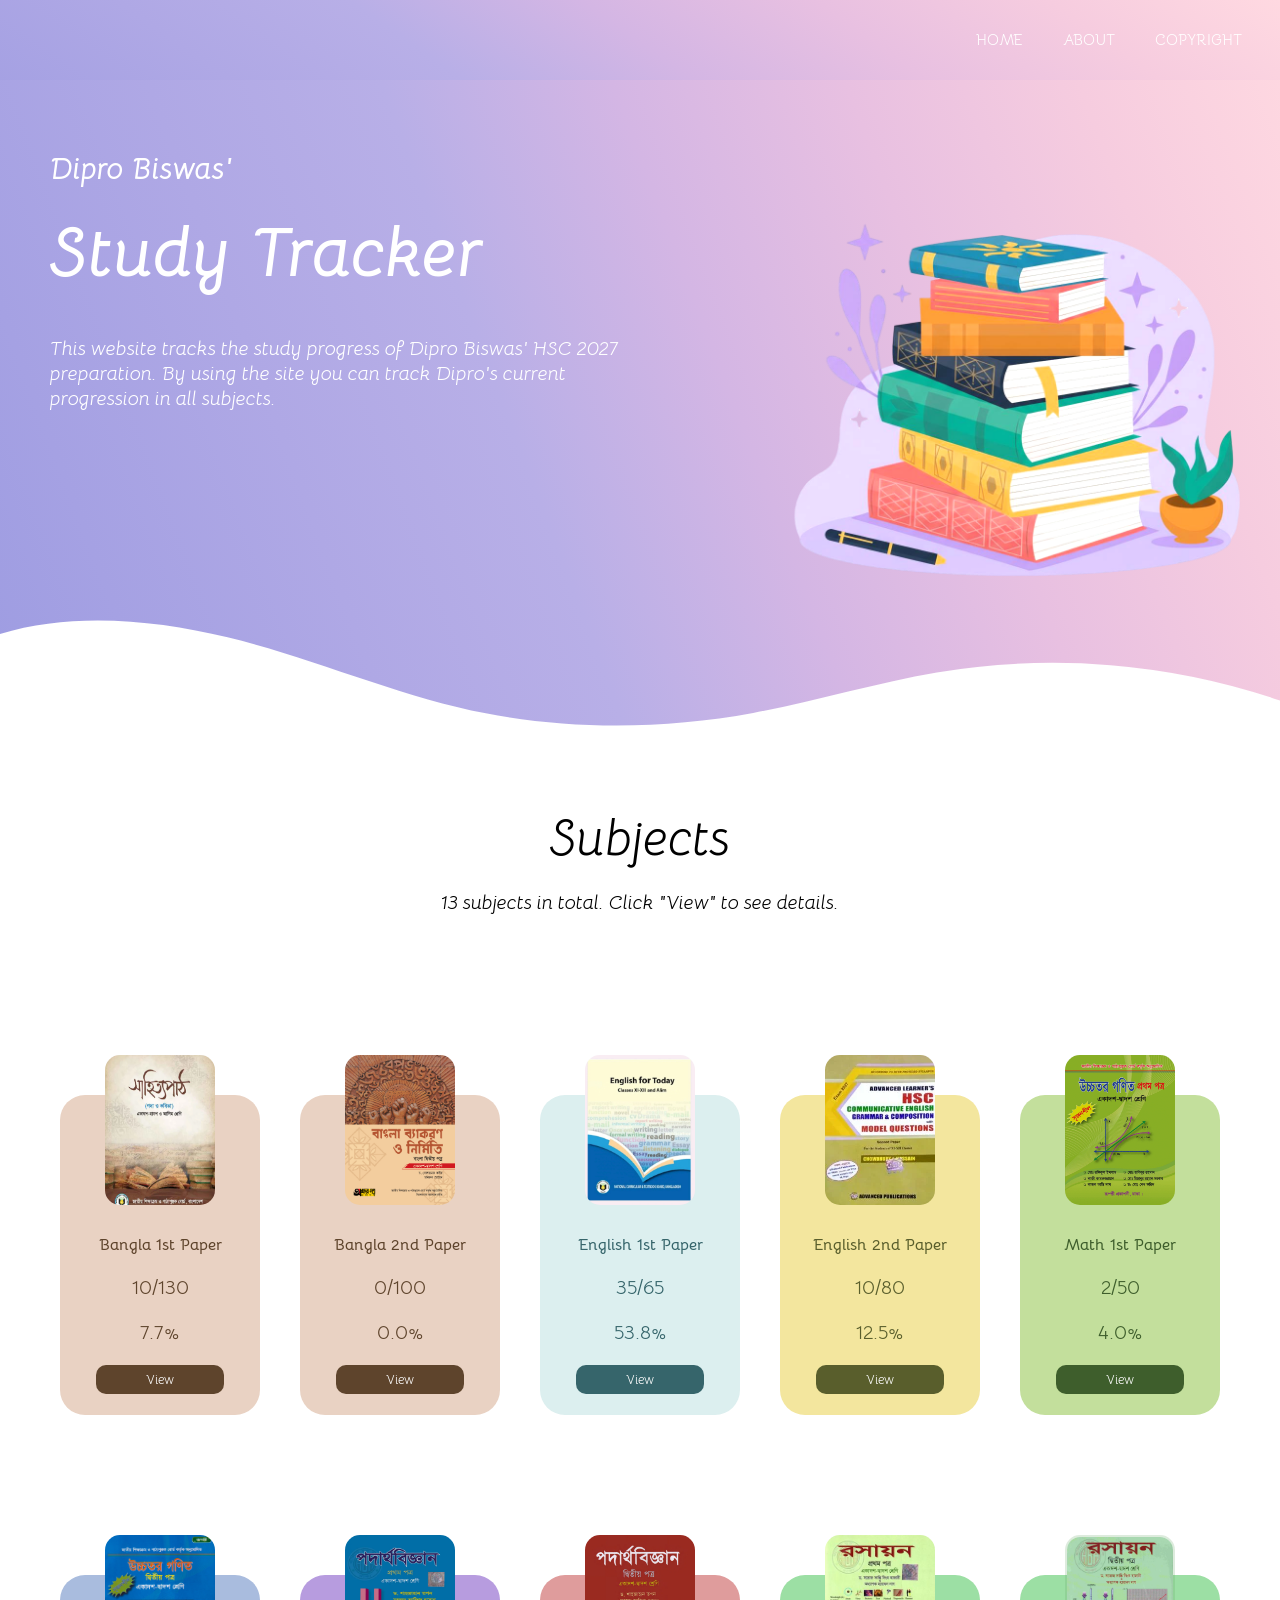
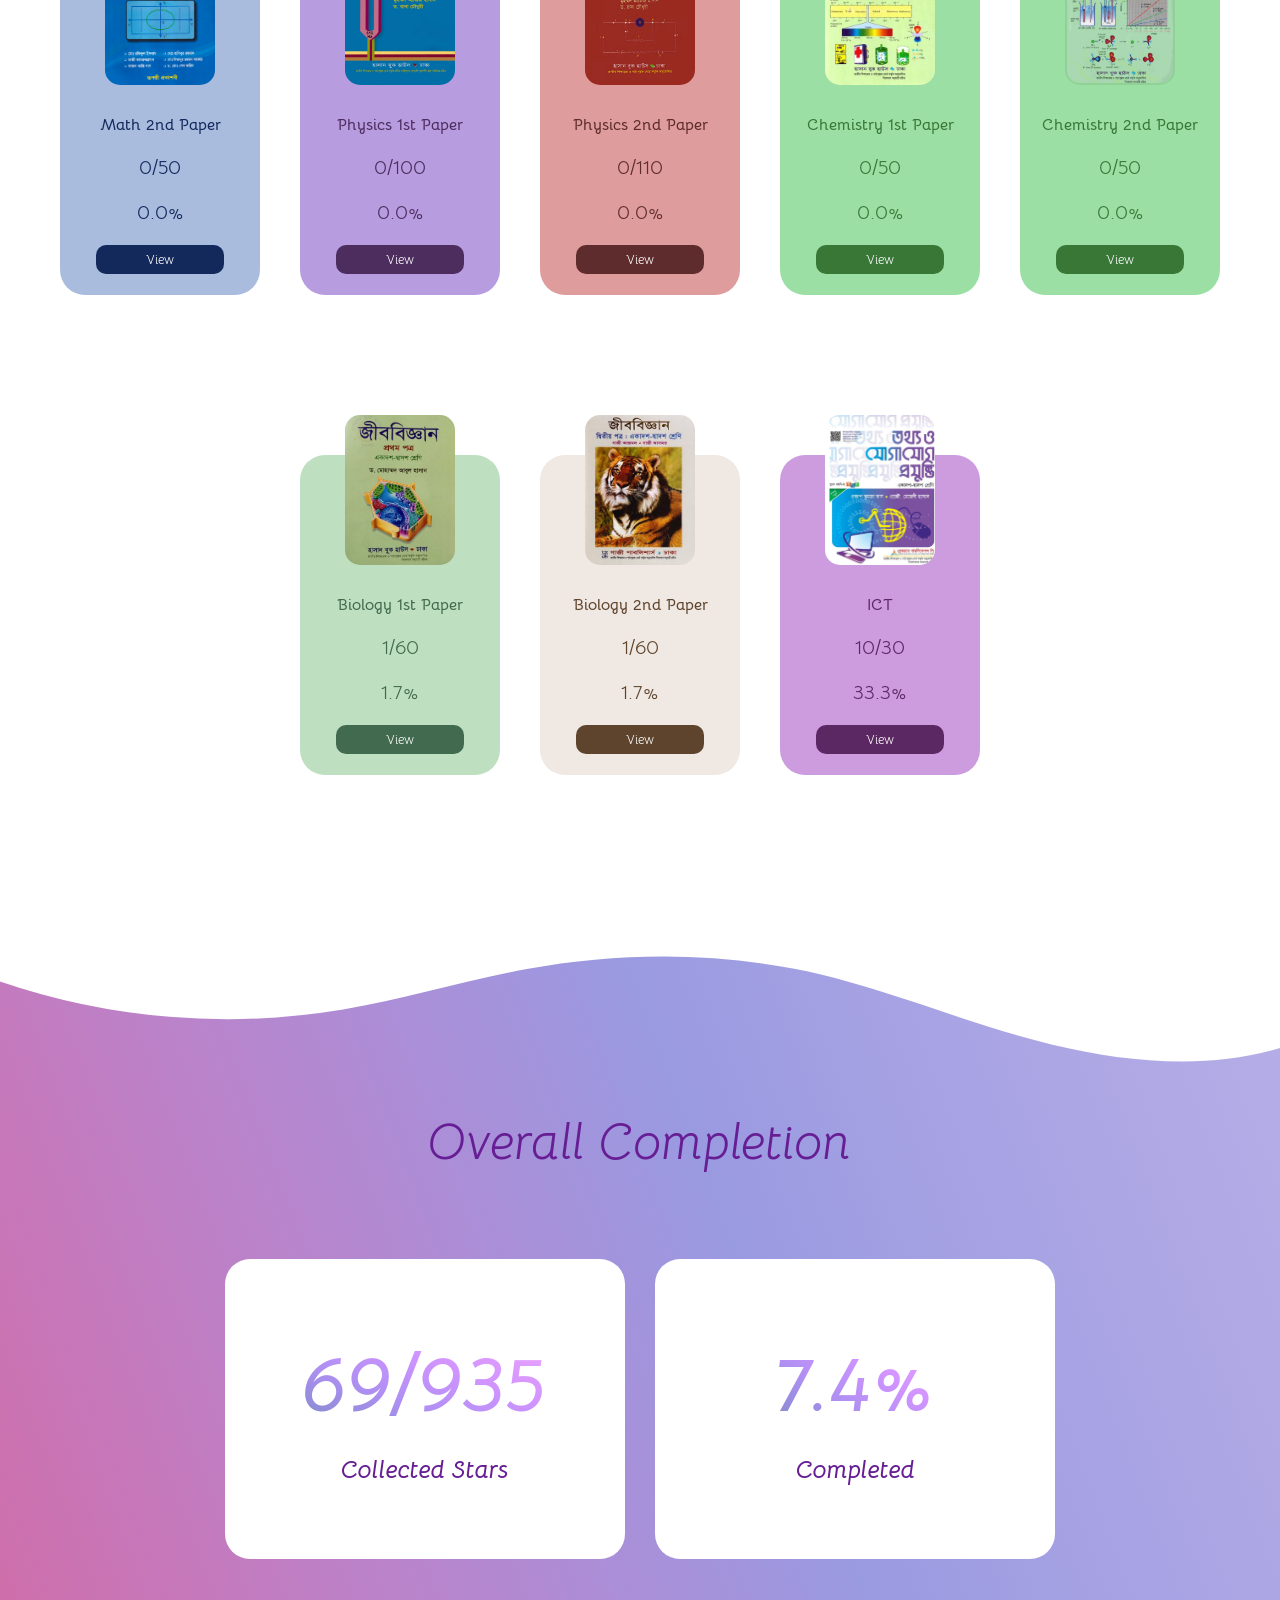
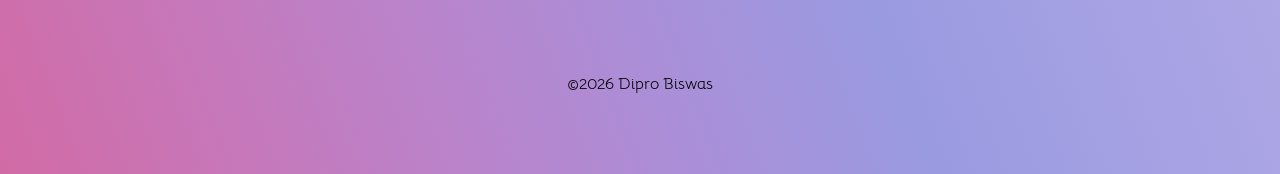
==== index.html @ 29792ce7 "Update index.html" ====
<!DOCTYPE html>
<html lang="en">
<head>
  <meta charset="UTF-8">
  <meta name="viewport" content="width=device-width, initial-scale=1.0">
  <title>Study Tracker</title>
  <link rel="preconnect" href="https://fonts.googleapis.com">
<link rel="preconnect" href="https://fonts.gstatic.com" crossorigin>
<link href="https://fonts.googleapis.com/css2?family=Bellota:ital,wght@0,400;0,700;1,400;1,700&display=swap" rel="stylesheet">
  <link rel="stylesheet" href="style.css?v=2">
  <link rel="stylesheet" 
  href="https://cdnjs.cloudflare.com/ajax/libs/font-awesome/5.15.3/css/all.min.css"/>
  
</head>

<body>

<nav>
  <input type="checkbox" id="check">

  <label for="check" class="checkbtn">
    <i class="fas fa-bars"></i>
  </label>

  <label class="logo"></label>

  <ul class="menubar">
    <li class="menulist">
      <a class="link" href="#">
        HOME
      </a>
    </li>

    <li class="menulist">
      <a class="link" href="#">ABOUT</a>
    </li>

    <li class="menulist">
      <a class="link" href="#">COPYRIGHT</a>
    </li>
    
  </ul>
</nav>





<div class="username_container">
  <span class="username">Dipro Biswas'</span>
  <span class="actual_title">Study Tracker</span>
</div>
<div class="hero_description">This website tracks the study progress of Dipro Biswas' HSC 2027 preparation. By using the site you can track Dipro's current progression in all subjects.</div>
<div class="hero_image_container">
  <img src="studytrackerimages/bookicon.png" alt="" class="hero_image">
</div>


<div class="custom-shape-divider-bottom-1772451045">
    <svg data-name="Layer 1" xmlns="http://www.w3.org/2000/svg" viewBox="0 0 1200 120" preserveAspectRatio="none">
        <path d="M321.39,56.44c58-10.79,114.16-30.13,172-41.86,82.39-16.72,168.19-17.73,250.45-.39C823.78,31,906.67,72,985.66,92.83c70.05,18.48,146.53,26.09,214.34,3V0H0V27.35A600.21,600.21,0,0,0,321.39,56.44Z" class="shape-fill"></path>
    </svg>
</div>


<div class="subject_list">
  <br><br><br><br>
  <div class="subject_list_heading"><i>Subjects</i></div><br>
  <div class="subject_list_description"><i>13 subjects in total. Click "View" to see details.</i></div>
  <div class="subject_box">

    <div class="subject_b1">
      <img src="studytrackerimages/b1.png" alt="" class="subject_photo"><br>
      <span class="subject_name">Bangla 1st Paper</span><br>
      <span class="subject_stars jshstar_b1">0/130</span><br>
      <span class="subject_completed jshper_b1">0%</span><br>
      <span class="subject_view"><button class="subject_view_link_b1" onclick="location.href='b1.html'">View</button></span>
    </div>

  <div class="subject_b2">
      <img src="studytrackerimages/b2.jpg" alt="" class="subject_photo"><br>
      <span class="subject_name">Bangla 2nd Paper</span><br>
      <span class="subject_stars jshstar_b2">0/100</span><br>
      <span class="subject_completed jshper_b2">0%</span><br>
      <span class="subject_view"><button class="subject_view_link_b2" onclick="location.href='b2.html'">View</button></span>
    </div>
     <div class="subject_e1">
      <img src="studytrackerimages/e1.webp" alt="" class="subject_photo"><br>
      <span class="subject_name">English 1st Paper</span><br>
      <span class="subject_stars jshstar_e1">0/65</span><br>
      <span class="subject_completed jshper_e1">0%</span><br>
      <span class="subject_view"><button class="subject_view_link_e1" onclick="location.href='e1.html'">View</button></span>
    </div>
     <div class="subject_e2">
      <img src="studytrackerimages/e2.webp" alt="" class="subject_photo"><br>
      <span class="subject_name">English 2nd Paper</span><br>
      <span class="subject_stars jshstar_e2">0/80</span><br>
      <span class="subject_completed jshper_e2">0%</span><br>
      <span class="subject_view"><button class="subject_view_link_e2" onclick="location.href='e2.html'">View</button></span>
    </div>
     <div class="subject_m1">
      <img src="studytrackerimages/m1.png" alt="" class="subject_photo"><br>
      <span class="subject_name">Math 1st Paper</span><br>
      <span class="subject_stars jshstar_m1">0/50</span><br>
      <span class="subject_completed jshper_m1">0%</span><br>
      <span class="subject_view"><button class="subject_view_link_m1" onclick="location.href='m1.html'">View</button></span>
    </div>
     <div class="subject_m2">
      <img src="studytrackerimages/m2.jpg" alt="" class="subject_photo"><br>
      <span class="subject_name">Math 2nd Paper</span><br>
      <span class="subject_stars jshstar_m2">0/50</span><br>
      <span class="subject_completed jshper_m2">0%</span><br>
      <span class="subject_view"><button class="subject_view_link_m2" onclick="location.href='m2.html'">View</button></span>
    </div>
     <div class="subject_p1">
      <img src="studytrackerimages/p1.webp" alt="" class="subject_photo"><br>
      <span class="subject_name">Physics 1st Paper</span><br>
      <span class="subject_stars jshstar_p1">0/100</span><br>
      <span class="subject_completed jshper_p1">0%</span><br>
      <span class="subject_view"><button class="subject_view_link_p1" onclick="location.href='p1.html'">View</button></span>
    </div>
     <div class="subject_p2">
      <img src="studytrackerimages/p2.webp" alt="" class="subject_photo"><br>
      <span class="subject_name">Physics 2nd Paper</span><br>
      <span class="subject_stars jshstar_p2">0/110</span><br>
      <span class="subject_completed jshper_p2">0%</span><br>
      <span class="subject_view"><button class="subject_view_link_p2" onclick="location.href='p2.html'">View</button></span>
    </div>
     <div class="subject_c1">
      <img src="studytrackerimages/c1.jpg" alt="" class="subject_photo"><br>
      <span class="subject_name">Chemistry 1st Paper</span><br>
      <span class="subject_stars jshstar_c1">0/50</span><br>
      <span class="subject_completed jshper_c1">0%</span><br>
      <span class="subject_view"><button class="subject_view_link_c1" onclick="location.href='c1.html'">View</button></span>
    </div>
     <div class="subject_c2">
      <img src="studytrackerimages/c2.png" alt="" class="subject_photo" style="border: 2px solid rgba(105, 165, 105, 0.223);"><br>
      <span class="subject_name">Chemistry 2nd Paper</span><br>
      <span class="subject_stars jshstar_c2">0/50</span><br>
      <span class="subject_completed jshper_c2">0%</span><br>
      <span class="subject_view"><button class="subject_view_link_c2" onclick="location.href='c2.html'">View</button></span>
    </div>
     <div class="subject_bi1">
      <img src="studytrackerimages/bi1.jpg" alt="" class="subject_photo"><br>
      <span class="subject_name">Biology 1st Paper</span><br>
      <span class="subject_stars jshstar_bi1">0/60</span><br>
      <span class="subject_completed jshper_bi1">0%</span><br>
      <span class="subject_view"><button class="subject_view_link_bi1" onclick="location.href='bi1.html'">View</button></span>
    </div>
     <div class="subject_bi2">
      <img src="studytrackerimages/bi2.jpg" alt="" class="subject_photo"><br>
      <span class="subject_name">Biology 2nd Paper</span><br>
      <span class="subject_stars jshstar_bi2">0/60</span><br>
      <span class="subject_completed jshper_bi2">0%</span><br>
      <span class="subject_view"><button class="subject_view_link_bi2" onclick="location.href='bi2.html'">View</button></span>
    </div>
      <div class="subject_ict">
      <img src="studytrackerimages/ict.jpg" alt="" class="subject_photo"><br>
      <span class="subject_name">ICT</span><br>
      <span class="subject_stars jshstar_ict">0/30</span><br>
      <span class="subject_completed jshper_ict">0%</span><br>
      <span class="subject_view"><button class="subject_view_link_ict" onclick="location.href='ict.html'">View</button></span>
    </div>

  </div>
  
</div>


  <div class="custom-shape-divider-bottom-test">
    <svg data-name="Layer 1" xmlns="http://www.w3.org/2000/svg" viewBox="0 0 1200 120" preserveAspectRatio="none">
        <path d="M321.39,56.44c58-10.79,114.16-30.13,172-41.86,82.39-16.72,168.19-17.73,250.45-.39C823.78,31,906.67,72,985.66,92.83c70.05,18.48,146.53,26.09,214.34,3V0H0V27.35A600.21,600.21,0,0,0,321.39,56.44Z" class="shape-fill"></path>
    </svg>
</div>

<div class="completion">
  <br><br>
  <div class="completion_heading"><i>Overall Completion</i></div><br>
  <div class="completion_card_box">
  <div class="completion_card">
    <span class="big_digit"></span><br>
    <span class="big_digit_name"><i>Collected Stars</i></span>
  </div>
  <div class="completion_card">
    <span class="big_percentage"></span><br>
    <span class="big_digit_name"><i>Completed</i></span>
  </div>
  </div>
</div>

<div class="footer">©2026 Dipro Biswas</div>



<script src="script.js?v=5"></script>
</body>

</html>
---- style.css ----
*{
  padding: 0;
  margin: 0;
  box-sizing: border-box;
  list-style: none;
  font-family: bellota; 

}

/* Navbar */
nav{
   background-image: linear-gradient(to right top, #d16ba5, #c777b9, #ba83ca, #aa8fd8, #9a9ae1, #a5a1e3, #afa8e5, #b8afe7, #d4b6e4, #e8c0e1, #f6ccdf, #ffd9e1);
  background-attachment: fixed;
  height: 80px;
  width: 100%;
  position: fixed;
  top: 0;
  left: 0;
  z-index: 1000;
}

/* Logo */
.logo{
  font-size: 35px;
  position: absolute;
  top: 20px;
  left: 20px;
}

/* Menu */
.menubar{
  float: right;
  margin-right: 20px;
  box-shadow: 30px 30px 30px rgba(0, 0, 0, 0.197); /* Shadow kept */
}

.menulist{
  display: inline-block;
  line-height: 80px;
  margin: 0 5px;
}

.link{
  font-size: 15px;
  padding: 7px 13px;
  color: rgb(255, 255, 255);
  transition: .5s;
  text-decoration: none;
}

.link:hover{
  color: #000000;
}

/* Hamburger */
.checkbtn{
  font-size: 30px;
  float: right;
  line-height: 80px;
  margin-right: 40px;
  cursor: pointer;
  display: none;
  color: #ffffff;
}

#check{
  display: none;
}


body{
   margin-top: 80px; 
  background-image: linear-gradient(to right top, #d16ba5, #c777b9, #ba83ca, #aa8fd8, #9a9ae1, #a5a1e3, #afa8e5, #b8afe7, #d4b6e4, #e8c0e1, #f6ccdf, #ffd9e1); 
  }

/* Tablet */
@media (max-width: 952px){
  .logo{
    font-size: 30px;
    padding-left: 20px;

  }
}

/* Mobile */
@media (max-width: 700px){

  .checkbtn{
    display: block;
  }

  .menubar{
    position: fixed;
    width: 60%;
    height: 100vh;
     background-image: linear-gradient(to right top, #aa8fd8, #9a9ae1, #a5a1e3, #afa8e5, #b8afe7); 
    
    top: 80px;
    left: -100%;
    margin-left: 6px;
    transition: all .5s;
    box-shadow: 30px 30px 30px rgba(0, 0, 0, 0.2); 
  }

  .menulist{
    display: block;
    margin: 50px 0;
    line-height: 10px;
  }

  #check:checked ~ .menubar{
    left: -6px;
  }
}

/* Remove shadow on large screens */
@media (min-width: 701px) {
  .menubar{
    box-shadow: none;
  }
}







/* first wave */

.custom-shape-divider-bottom-1772451045 {
   margin-top: 50px;
    width: 100%;
    overflow: hidden;
    line-height: 0;
    transform: rotate(180deg);
}

.custom-shape-divider-bottom-1772451045 svg {
    position: relative;
    display: block;
    width: calc(100% + 1.3px);
    height: 116px;
}

.custom-shape-divider-bottom-1772451045 .shape-fill {
    fill: #FFFFFF;
}

/** For mobile devices **/
@media (max-width: 767px) {
    .custom-shape-divider-bottom-1772451045 svg {
        width: calc(100% + 1.3px);
        height: 64px;
    }
}




/* second wave */
 
.custom-shape-divider-bottom-test {
   
    width: 100%;
    overflow: hidden;
    line-height: 0;
    
}

.custom-shape-divider-bottom-test svg {
    position: relative;
    display: block;
    width: calc(100% + 1.3px);
    height: 116px;
}

.custom-shape-divider-bottom-test .shape-fill {
    fill: #FFFFFF;
}

/** For mobile devices **/
@media (max-width: 767px) {
    .custom-shape-divider-bottom-test svg {
        width: calc(100% + 1.3px);
        height: 64px;
    }
}








.username_container {
  margin-top: 150px;
}

.hero_description {
  font-style: italic;
  color: #ffffff;
}
.username {
  font-size: 20px;
  font-weight: bold;
  font-style: italic;
  color: #fff;
}
.actual_title {
  display: block;
  color: #ffffff;
  font-weight: bold;
  font-style: italic;
}
.hero_image {
  height: 500px;
  width: auto;
}

.subject_list_heading, .completion_heading {
text-align: center;
font-size: 50px;
color: #000000;
}

.subject_list {
  background-color: #ffffff;
  color: #490045;
  
}
.subject_list_description {
  color: #000000;
  text-align: center;
  font-size: 20px;
padding-left: 5px;
padding-right: 5px;
}
.subject_box {
  display: flex;
  justify-content: center;
  flex-wrap: wrap;
  margin-top: 100px;
  padding-bottom: 100px;
}

.completion_heading {
color: #671e94;
}
.completion_card_box {
  margin-top: 50px;
  display: flex;
  justify-content: center;
  flex-wrap: wrap;
}
.completion_card {
  background-color: #ffffff;
  height: 300px;
  width: 400px;
  border-radius: 25px;
  margin: 15px;
  display: flex;
  justify-content: center;
  align-items: center;
  flex-direction: column;
}

.big_digit, .big_digit_b1, .big_digit_b2, .big_digit_e1,.big_digit_e2, .big_digit_m1, .big_digit_m2, .big_digit_p1, .big_digit_p2, .big_digit_c1, .big_digit_c2, .big_digit_bi1, .big_digit_bi2, .big_digit_ict, .big_percentage, .big_percentage_b1, .big_percentage_b2, .big_percentage_e1, .big_percentage_e2, .big_percentage_m1, .big_percentage_m2, .big_percentage_p1, .big_percentage_p2, .big_percentage_c1, .big_percentage_c2, .big_percentage_bi1, .big_percentage_bi2, .big_percentage_ict   {
font-size: 80px;
 background-image: linear-gradient(to right top, #8188c1, #8a8bce, #948ddb, #a18ee7, #af8ff2, #ba91f7, #c592fb, #d194ff, #d998ff, #e19dff, #e9a1ff, #f0a6ff); 
background-clip: text;
  -webkit-text-fill-color: transparent;
font-weight: bold;
font-style: italic;
}

.big_digit_name {
font-size: 25px;
color: #671e94;
font-weight: bold;
}

.subject_b1, .subject_b2, .subject_e1, .subject_e2, .subject_m1, .subject_m2, .subject_p1, .subject_p2, .subject_c1, .subject_c2, .subject_bi1, .subject_bi2, .subject_ict {
  height: 320px;
  width: 200px;
  border-radius: 25px;
  margin: 80px 20px;
  position: relative;
  padding-top: 120px;
  transition: background-color 0.5s, transform 0.5s;
}
.subject_b1 {
  background-color: rgb(233, 210, 195);
  color: #5e442c;
}
.subject_b1:hover {
  background-color: #5e442c;
  color: #ffffff;
}
.subject_b2 {
  background-color: rgb(233, 210, 195);
  color: #5e442c;
}
.subject_b2:hover {
  background-color: #5e442c;
  color: #ffffff;
}
.subject_e1 {
  background-color: rgb(220, 239, 239);
  color: #36656b;
}
.subject_e1:hover {
  background-color: #49939d;
  color: #ffffff;
}
.subject_e2 {
  background-color: rgb(243, 230, 158);
  color: #595e2c;
}
.subject_e2:hover {
  background-color: #595e2c;
  color: #ffffff;
}
.subject_m1 {
  background-color: rgb(195, 223, 156);
  color: #3e5e2c;
}
.subject_m1:hover {
  background-color: #3e5e2c;
  color: #ffffff;
}
.subject_m2 {
  background-color: rgb(169, 188, 222);
  color: #13295c;
}
.subject_m2:hover {
  background-color: #13295c;
  color: #ffffff;
}
.subject_p1 {
  background-color: rgb(183, 156, 223);
  color: #4d2c5e;
}
.subject_p1:hover {
  background-color: #4d2c5e;
  color: #ffffff;
}
.subject_p2 {
  background-color: rgb(223, 156, 156);
  color: #5e2c2c;
}
.subject_p2:hover {
  background-color: #5e2c2c;
  color: #ffffff;
}
.subject_c1 {
  background-color: rgb(156, 223, 164);
  color: #397737;
}
.subject_c1:hover {
  background-color: #397737;
  color: #ffffff;
}
.subject_c2 {
  background-color: rgb(156, 223, 164);
  color: #397737;
}
.subject_c2:hover {
  background-color: #397737;
  color: #ffffff;
}
.subject_bi1 {
  background-color: rgb(190, 223, 192);
  color: #416a4e;
}
.subject_bi1:hover {
  background-color: #416a4e;
  color: #ffffff;
}
.subject_bi2 {
  background-color: rgb(240, 232, 227);
  color: #5e442c;
}
.subject_bi2:hover {
  background-color: #5e442c;
  color: #ffffff;
}
.subject_ict {
  background-color: rgb(204, 156, 223);
  color: #5c2863;
}
.subject_ict:hover {
  background-color: #5c2863;
  color: #ffffff;
}










.subject_view_link_b1,
.subject_view_link_b2,
.subject_view_link_e1,
.subject_view_link_e2,
.subject_view_link_m1,
.subject_view_link_m2,
.subject_view_link_p1,
.subject_view_link_p2,
.subject_view_link_c1,
.subject_view_link_c2,
.subject_view_link_bi1,
.subject_view_link_bi2,
.subject_view_link_ict {
  transition: color 0.5s;
  color: inherit;
  border: none;
  border-radius: 10px;
  padding: 6px 50px;
}
.subject_view_link_b1 {
  background-color: #5e442c;
  color: #ffffff;
  transition: all 0.5s;
}
.subject_b1:hover .subject_view_link_b1 {
  background-color: #ffffff;
  color: #5e442c;
}
.subject_view_link_b2 {
  background-color: #5e442c;
  color: #ffffff;
  transition: all 0.5s;
}
.subject_b2:hover .subject_view_link_b2 {
  background-color: #ffffff;
  color: #5e442c;
}
.subject_view_link_e1 {
  background-color: #36656b;
  color: #ffffff;
  transition: all 0.5s;
}
.subject_e1:hover .subject_view_link_e1 {
  background-color: #ffffff;
  color: #36656b;
}
.subject_view_link_e2 {
  background-color: #595e2c;
  color: #ffffff;
  transition: all 0.5s;
}
.subject_e2:hover .subject_view_link_e2 {
  background-color: #ffffff;
  color: #595e2c;
}
.subject_view_link_m1 {
  background-color: #3e5e2c;
  color: #ffffff;
  transition: all 0.5s;
}
.subject_m1:hover .subject_view_link_m1 {
  background-color: #ffffff;
  color: #3e5e2c;
}
.subject_view_link_m2 {
  background-color: #13295c;
  color: #ffffff;
  transition: all 0.5s;
}
.subject_m2:hover .subject_view_link_m2 {
  background-color: #ffffff;
  color: #13295c;
}
.subject_view_link_p1 {
  background-color: #4d2c5e;
  color: #ffffff;
  transition: all 0.5s;
}
.subject_p1:hover .subject_view_link_p1 {
  background-color: #ffffff;
  color: #4d2c5e;
}
.subject_view_link_p2 {
  background-color: #5e2c2c;
  color: #ffffff;
  transition: all 0.5s;
}
.subject_p2:hover .subject_view_link_p2 {
  background-color: #ffffff;
  color: #5e2c2c;
}
.subject_view_link_c1 {
  background-color: #397737;
  color: #ffffff;
  transition: all 0.5s;
}
.subject_c1:hover .subject_view_link_c1 {
  background-color: #ffffff;
  color: #397737;
}
.subject_view_link_c2 {
  background-color: #397737;
  color: #ffffff;
  transition: all 0.5s;
}
.subject_c2:hover .subject_view_link_c2 {
  background-color: #ffffff;
  color: #397737;
}
.subject_view_link_bi1 {
  background-color: #416a4e;
  color: #ffffff;
  transition: all 0.5s;
}
.subject_bi1:hover .subject_view_link_bi1 {
  background-color: #ffffff;
  color: #416a4e;
}
.subject_view_link_bi2 {
  background-color: #5e442c;
  color: #ffffff;
  transition: all 0.5s;
}
.subject_bi2:hover .subject_view_link_bi2 {
  background-color: #ffffff;
  color: #5e442c;
}
.subject_view_link_ict {
  background-color: #5c2863;
  color: #ffffff;
  transition: all 0.5s;
}
.subject_ict:hover .subject_view_link_ict {
  background-color: #ffffff;
  color: #5c2863;
}






.subject_photo {
  height: 150px;
  width: 110px;
  margin: 0 auto;
  border-radius: 15px;
  position: absolute;
  right: 0;
  left: 0;
  top: -40px;
}
.subject_name {
  display: block;
  text-align: center;
  font-weight: bold;
  transition: all 0.5s;
}
.subject_stars, .subject_completed  {
  display: block;
  text-align: center;
  font-size: 20px;
  transition: all 0.5s;
}

.subject_view {
display: block;
  text-align: center;
}
.subject_b1:hover,
.subject_b2:hover,
.subject_e1:hover,
.subject_e2:hover,
.subject_m1:hover,
.subject_m2:hover,
.subject_p1:hover,
.subject_p2:hover,
.subject_c1:hover,
.subject_c2:hover,
.subject_bi1:hover,
.subject_bi2:hover,
.subject_ict:hover {
transform: scale(1.08);
} 



.footer {
  margin-top: 100px;
  text-align: center;
  height: 100px;
}
.subject_page_hero_image {
   height: 400px;
  width: auto;
  border-radius: 25px;
}
.chapter_list {
  margin-left: 13px;
  color: #000000;
}
.chapter_number {
  font-size: 15px;
  font-weight: bold;
}
.chapter_name {
  font-size: 20px;
  
}
.chapter_list_heading {
  font-style: italic;
  font-size: 40px;
  text-align: center;
  color: #000000;
}










@media (min-width: 921px) {
.actual_title_ict {
 
 padding-right: 30%; 
}
  .username_container {
     margin-left: 50px;
     
  }
  .username {
   font-size: 30px;
  }
.actual_title {
  font-size: 70px;
  margin-top: 20px;
}
.hero_image_container {
  position: absolute;
  right: 1%;
  top: 150px;
}
.hero_description {
  padding-right: 50%;
  padding-top: 40px;
  margin-left: 50px;
  font-size: 20px;
}
.custom-shape-divider-bottom-1772451045 {
 margin-top: 200px;
}

.subject_page_hero_image {
  margin-right: 30px;
}
.chapter_list {
  margin-left: 30px;
}

}


@media (max-width: 920px) {
.username_container {
  text-align: center;
  
}
.actual_title {
  font-size: 50px;
  margin-top: 20px;
}
.hero_image_container {
  text-align: center;
  padding-top: 40px;
}
.hero_description {
text-align: center;
margin-left: auto;
margin-right: auto;
padding-top: 30px;
padding-left: 30px;
padding-right: 30px;
font-size: 18px;
}
.hero_image {
  height: 300px;
}
.subject_page_hero_image {
  height: 350px;
}
}
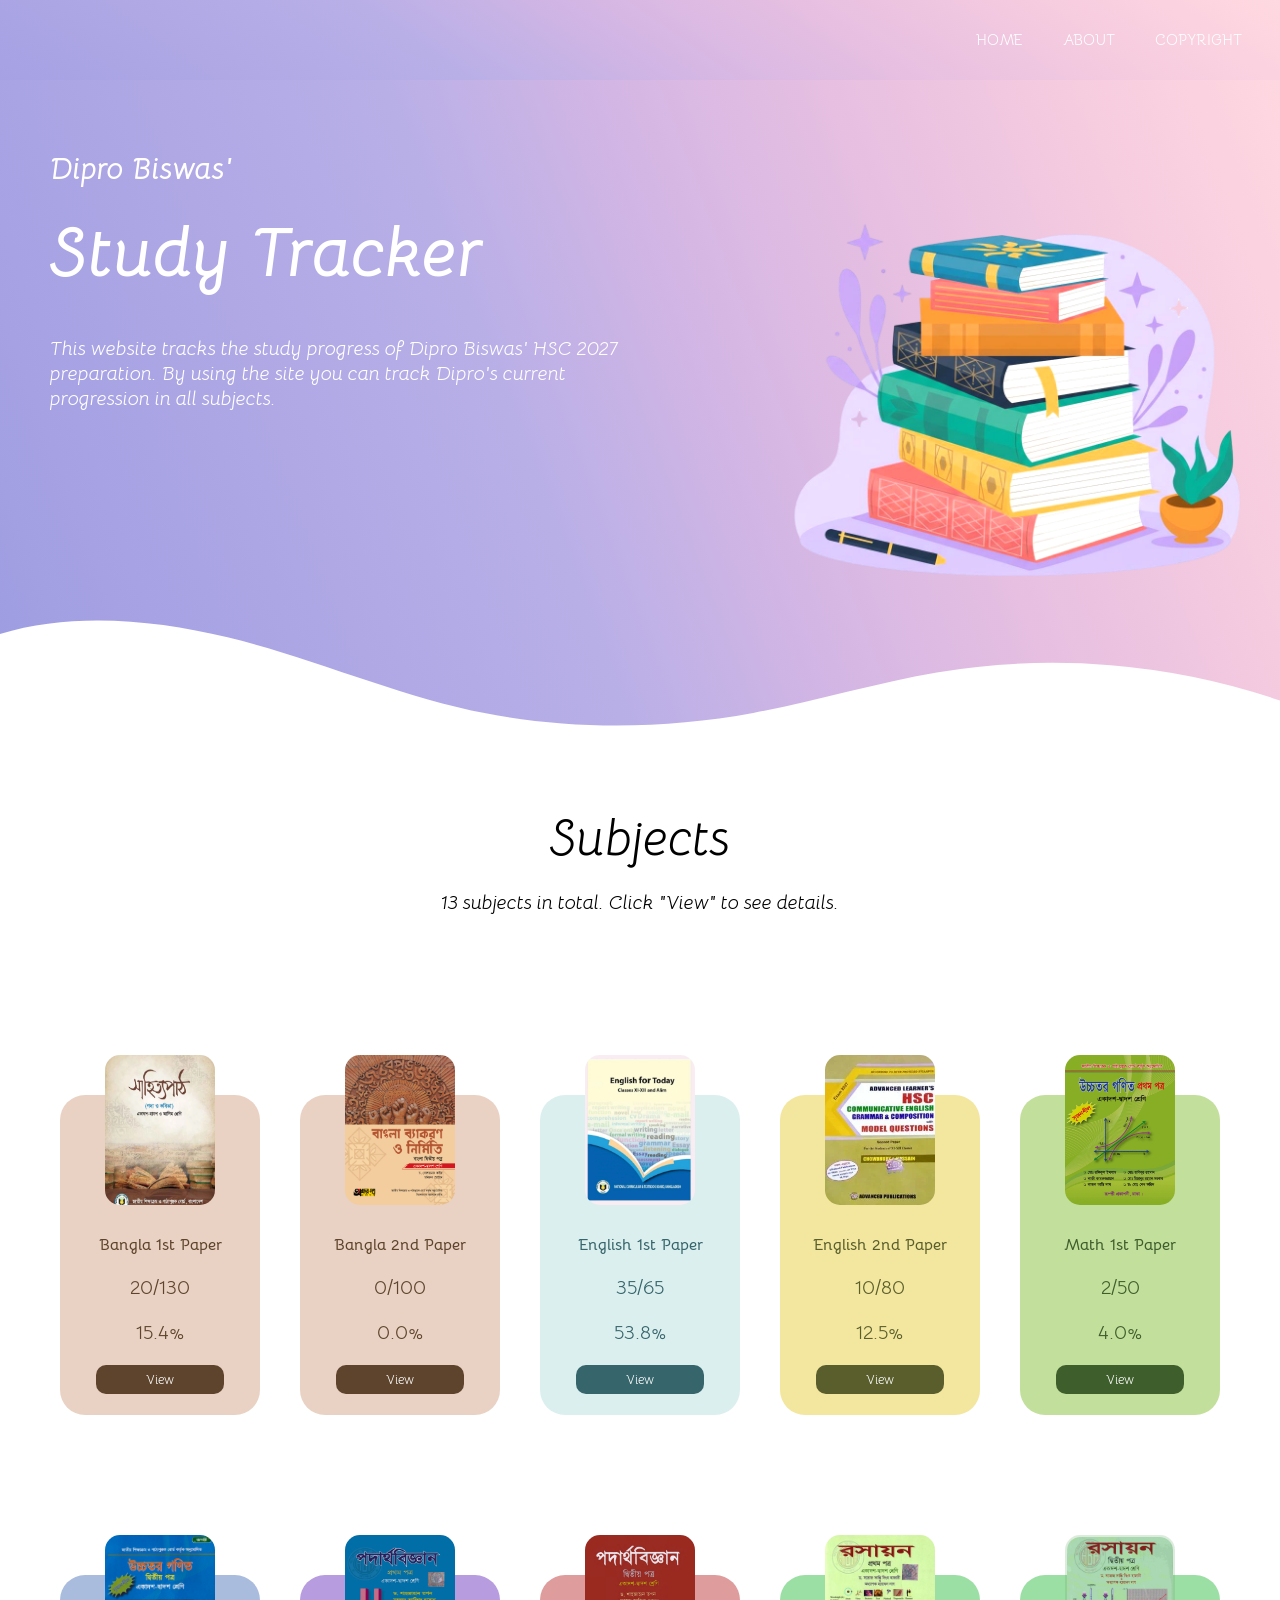
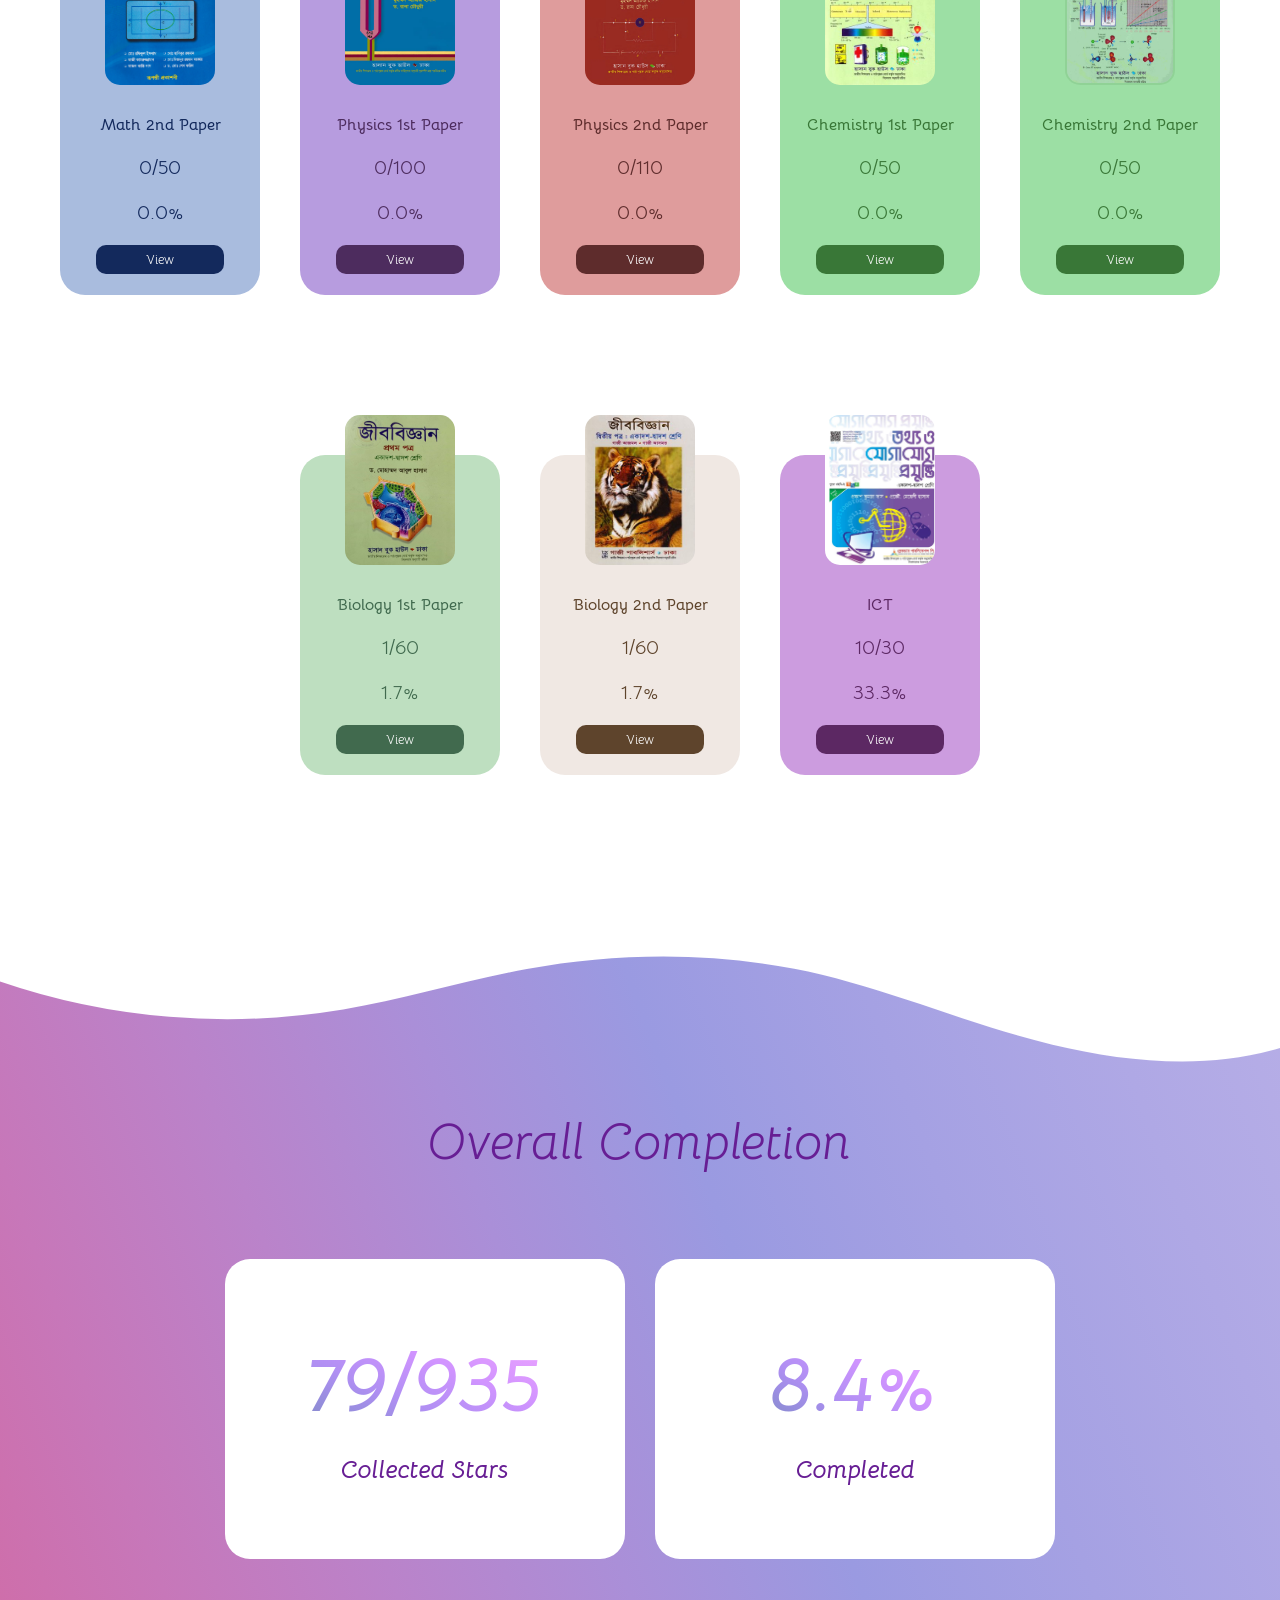
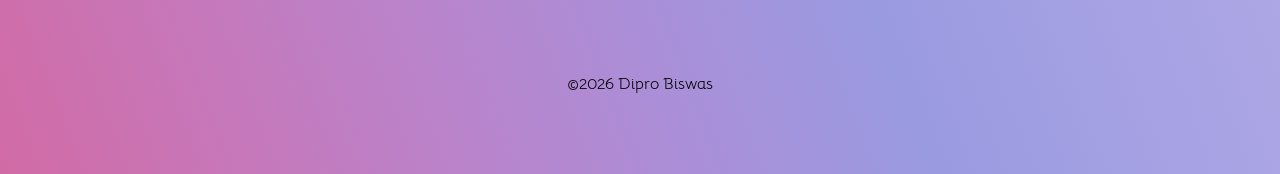
==== commit e0bb99cf: "Update index.html" ====
--- a/index.html
+++ b/index.html
@@ -192,7 +192,7 @@
 
 
 
-<script src="script.js?v=5"></script>
+<script src="script.js?v=6"></script>
 </body>
 
 </html>
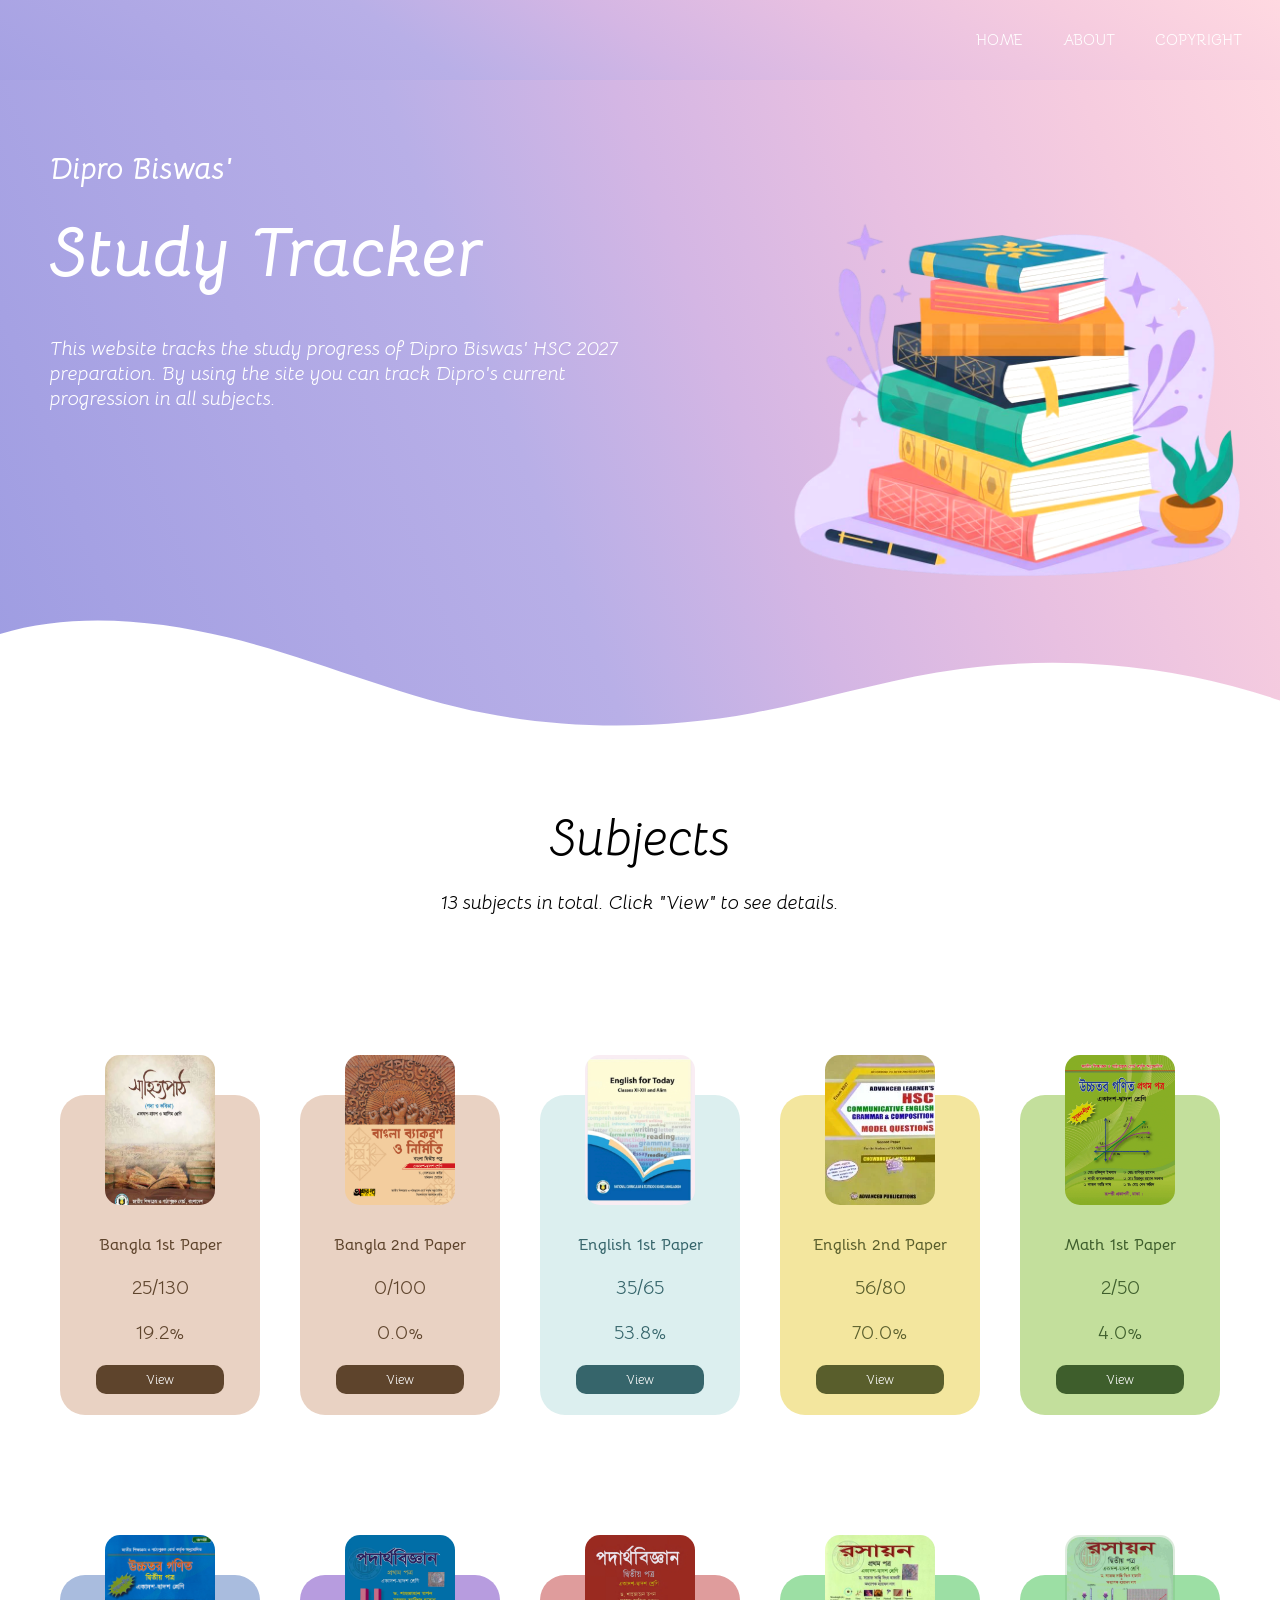
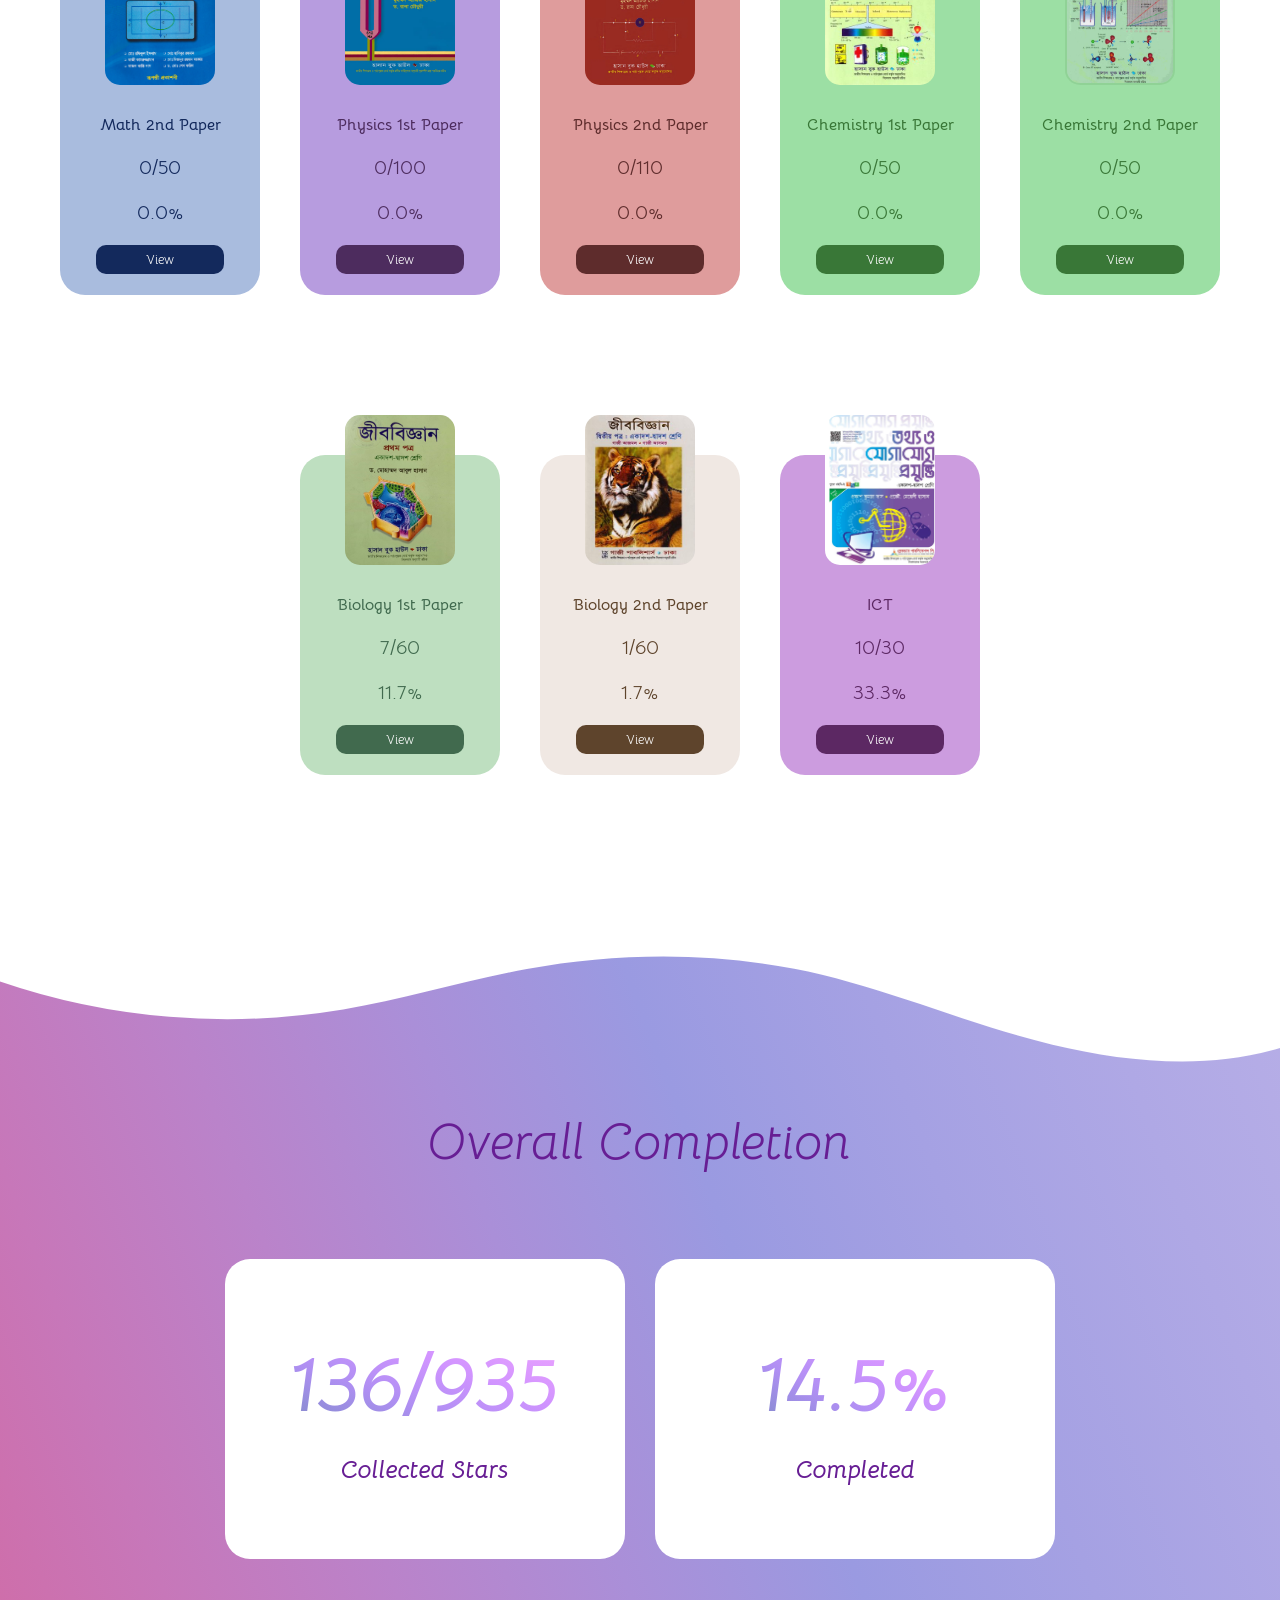
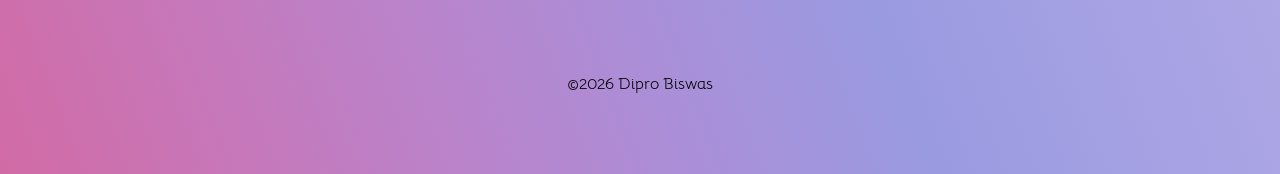
==== commit 62011139: "Update index.html" ====
--- a/index.html
+++ b/index.html
@@ -192,7 +192,7 @@
 
 
 
-<script src="script.js?v=6"></script>
+<script src="script.js?v=7"></script>
 </body>
 
 </html>
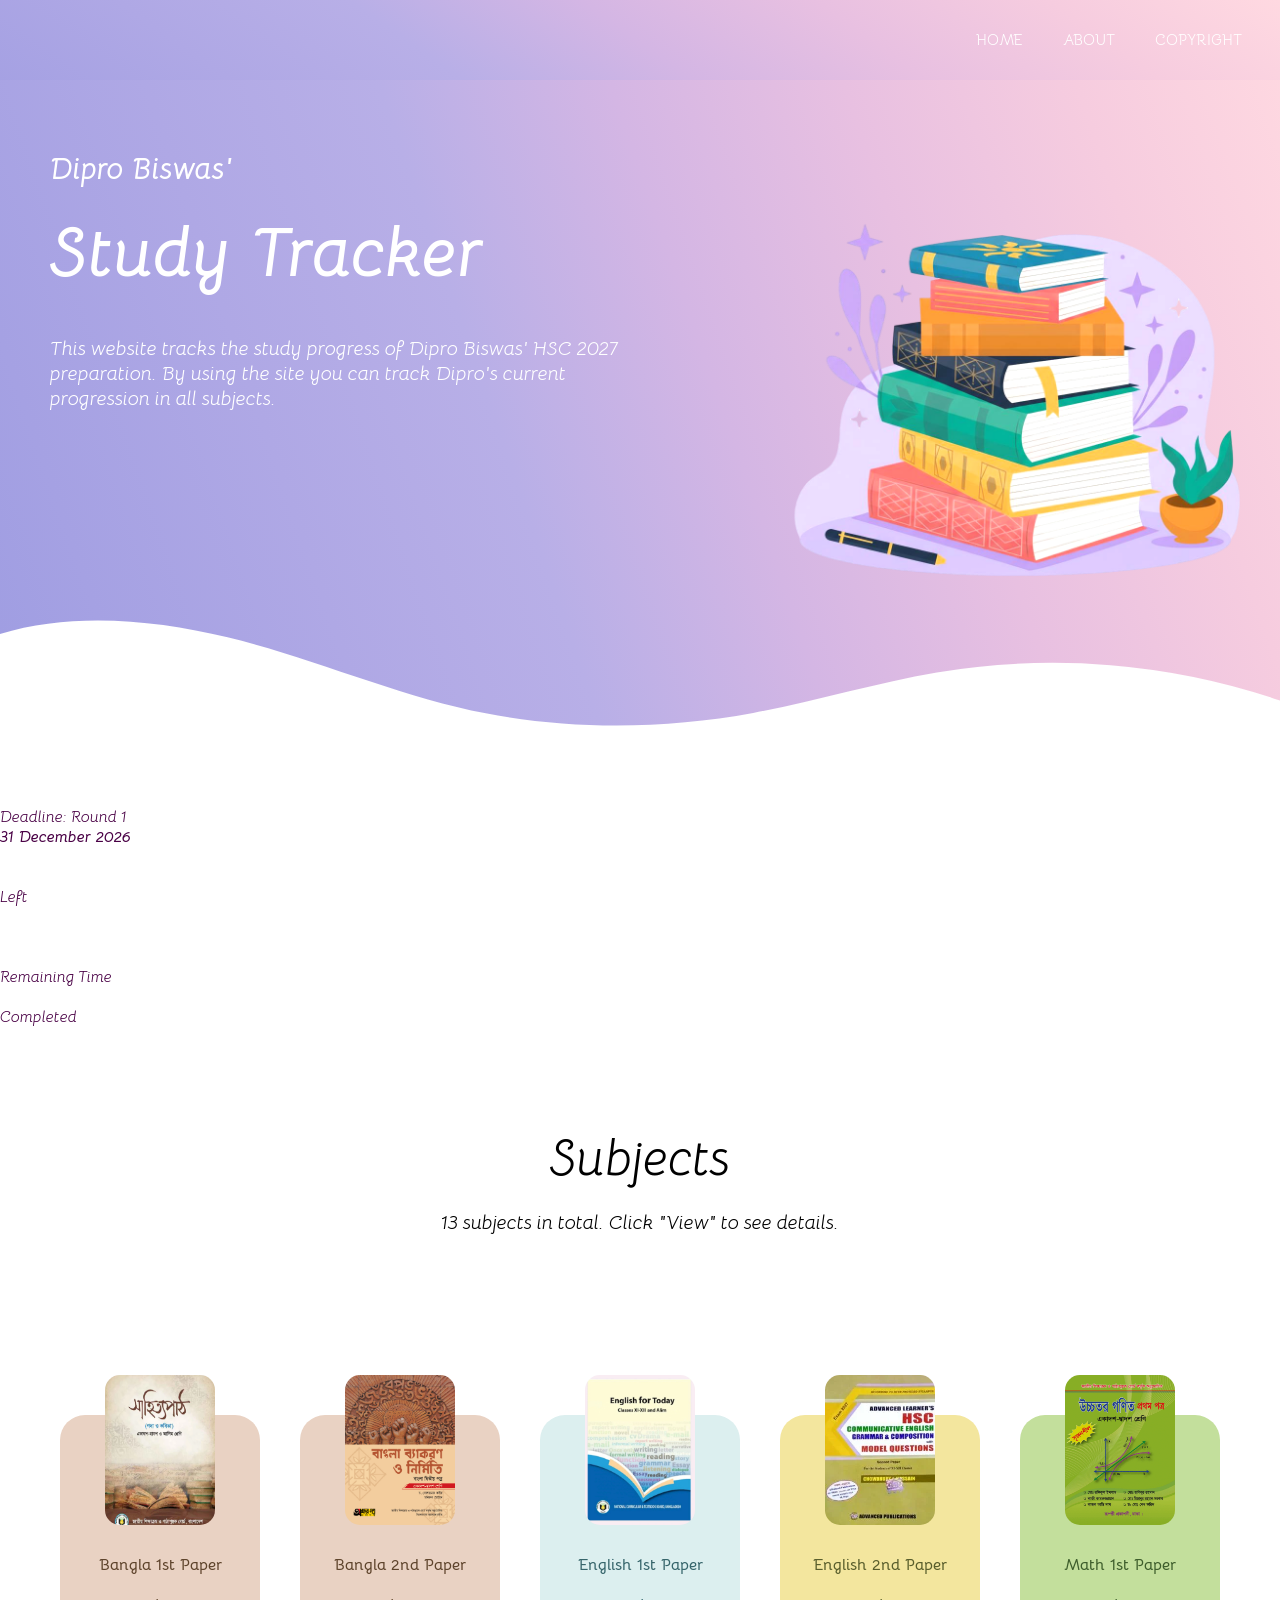
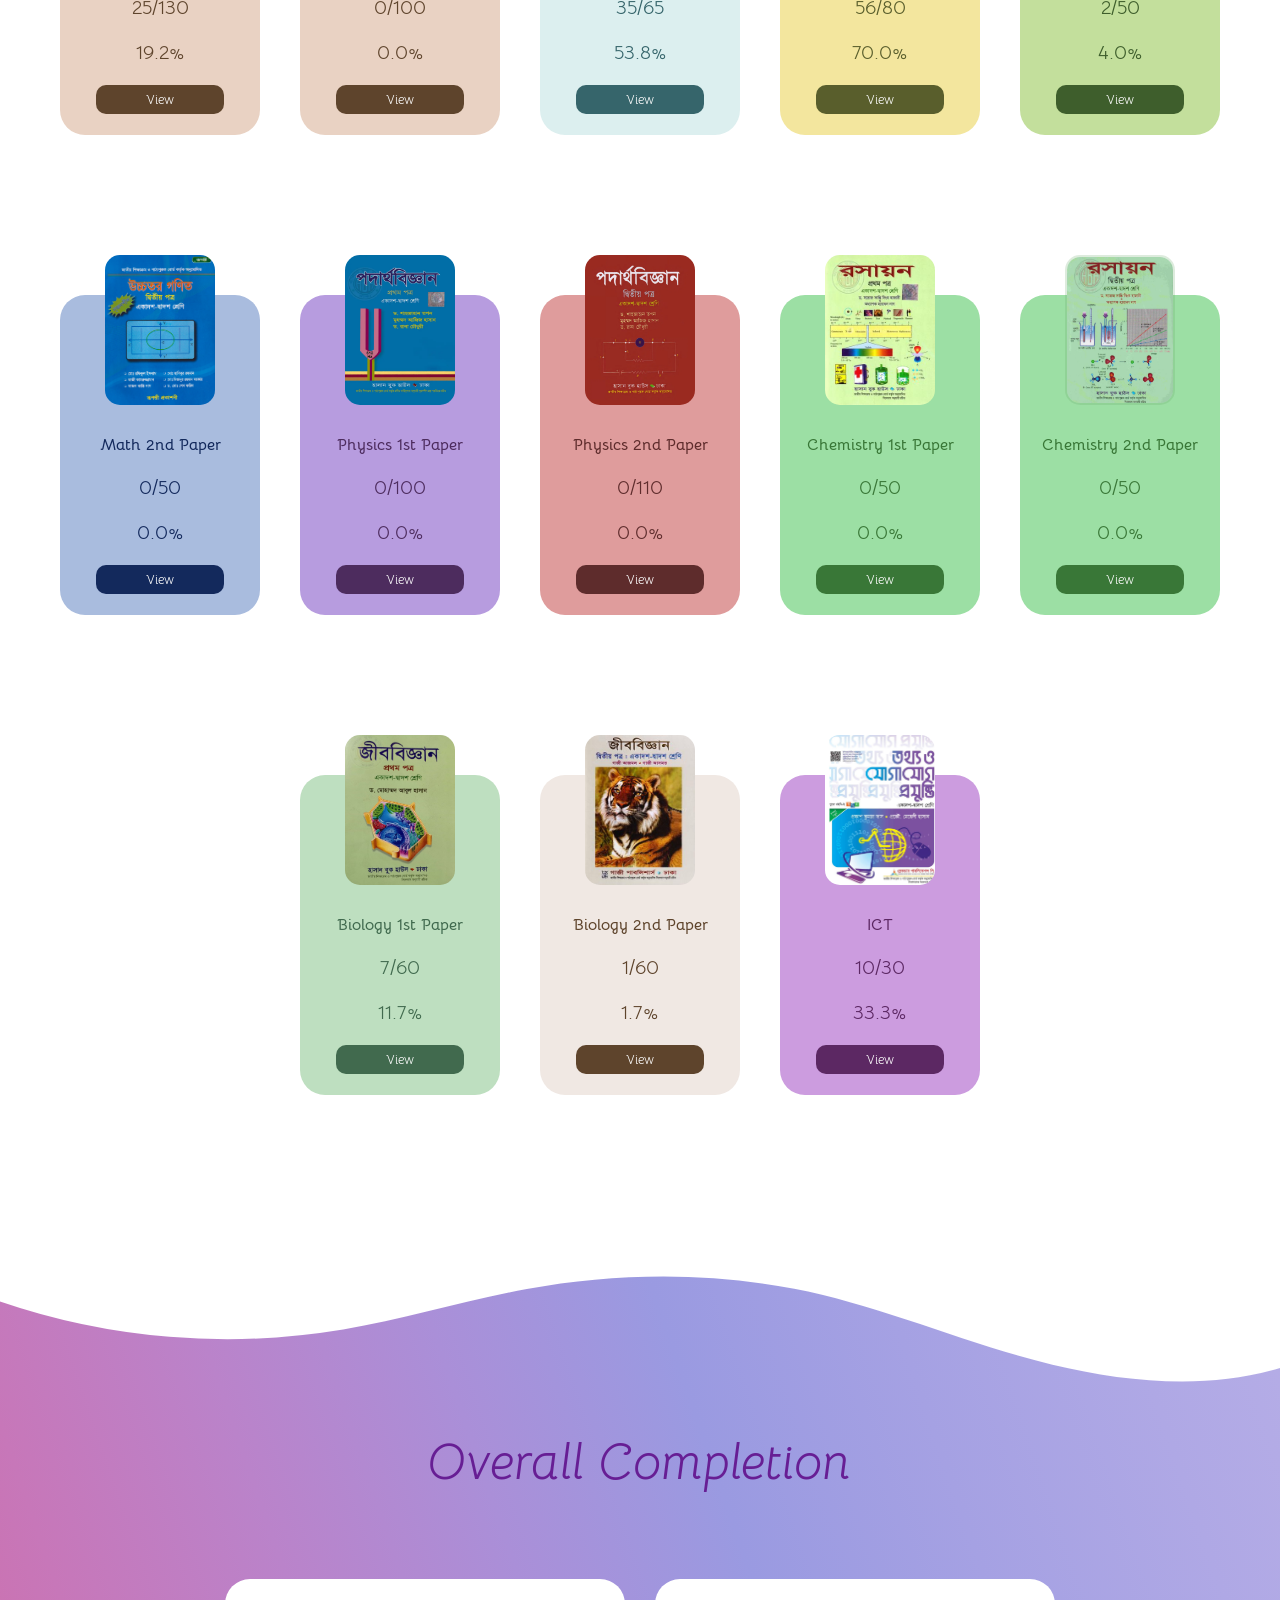
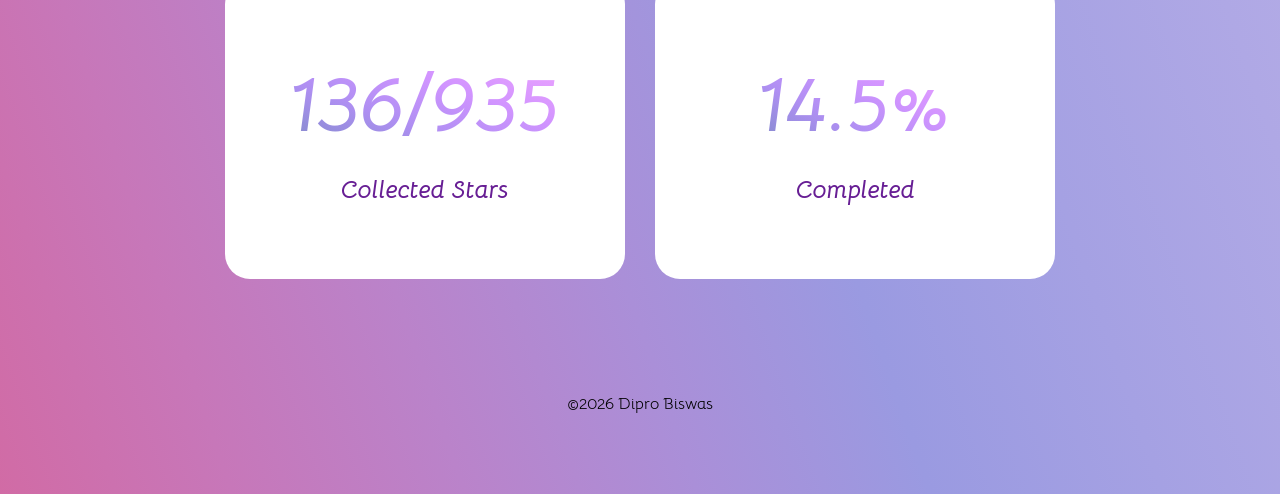
==== commit 790f745b: "Update index.html" ====
--- a/index.html
+++ b/index.html
@@ -7,7 +7,7 @@
   <link rel="preconnect" href="https://fonts.googleapis.com">
 <link rel="preconnect" href="https://fonts.gstatic.com" crossorigin>
 <link href="https://fonts.googleapis.com/css2?family=Bellota:ital,wght@0,400;0,700;1,400;1,700&display=swap" rel="stylesheet">
-  <link rel="stylesheet" href="style.css?v=2">
+  <link rel="stylesheet" href="style.css">
   <link rel="stylesheet" 
   href="https://cdnjs.cloudflare.com/ajax/libs/font-awesome/5.15.3/css/all.min.css"/>
   
@@ -63,7 +63,18 @@
 </div>
 
 
+
 <div class="subject_list">
+  <br><br><br><br>
+<div class="timesleft">
+    <div class="timesleft_heading"><i>Deadline: Round 1</i><br><b class="deadline"><i>31 December 2026</b></i></div><br><br>
+    <div class="timesleft_heading"><i>Left</i><br><b class="deadline"><i><span class="datespan"></span></b></i></div><br><br><br>
+    <div class="deadline_sideside">
+      <div class="ttimesleft_heading"><i>Remaining Time</i><br><b class="ddeadline"><i><span class="remaining"></span></b></i></div><br>
+      <div class="ttimesleft_heading"><i>Completed</i><br><b class="ddeadline"><i><span class="deqsel"></span></b></i></div><br>
+
+    </div>
+</div>
   <br><br><br><br>
   <div class="subject_list_heading"><i>Subjects</i></div><br>
   <div class="subject_list_description"><i>13 subjects in total. Click "View" to see details.</i></div>
@@ -192,11 +203,10 @@
 
 
 
-<script src="script.js?v=7"></script>
+<script src="script.js"></script>
 </body>
 
 </html>
 
 
 
-
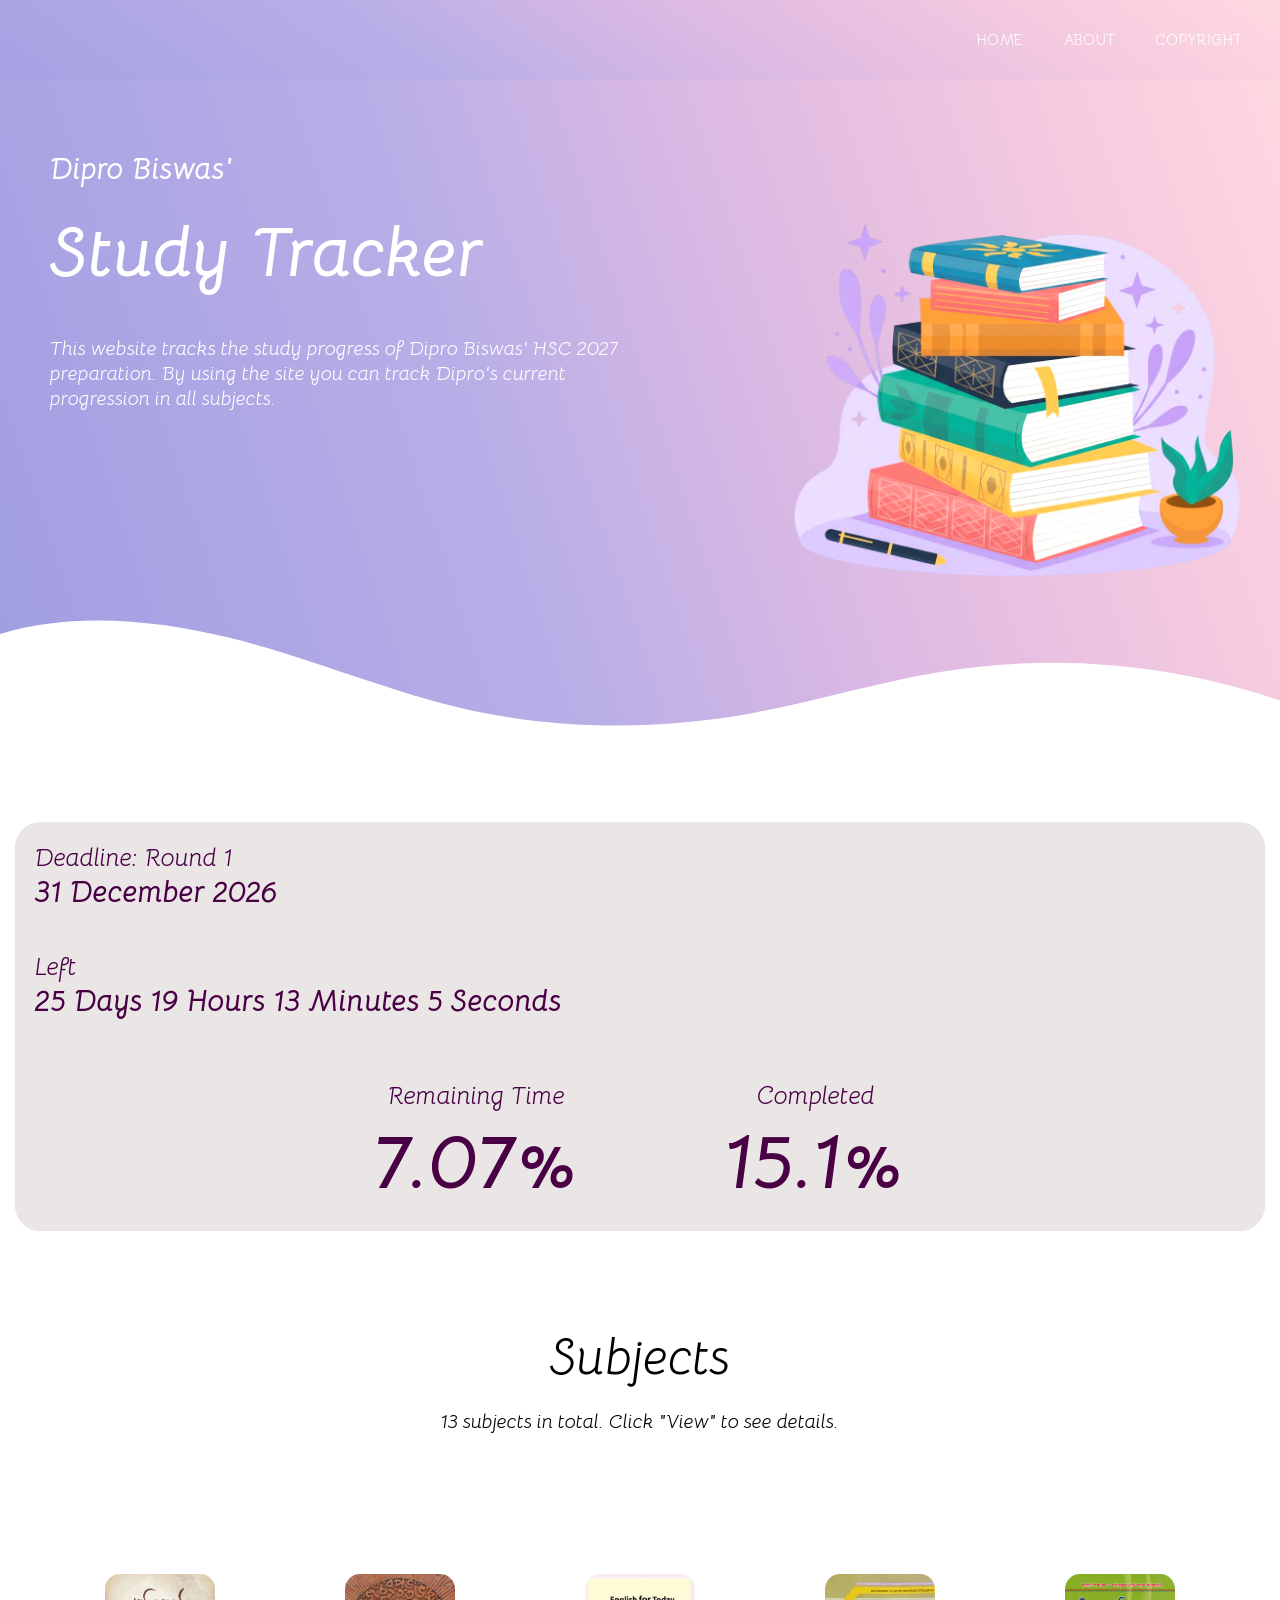
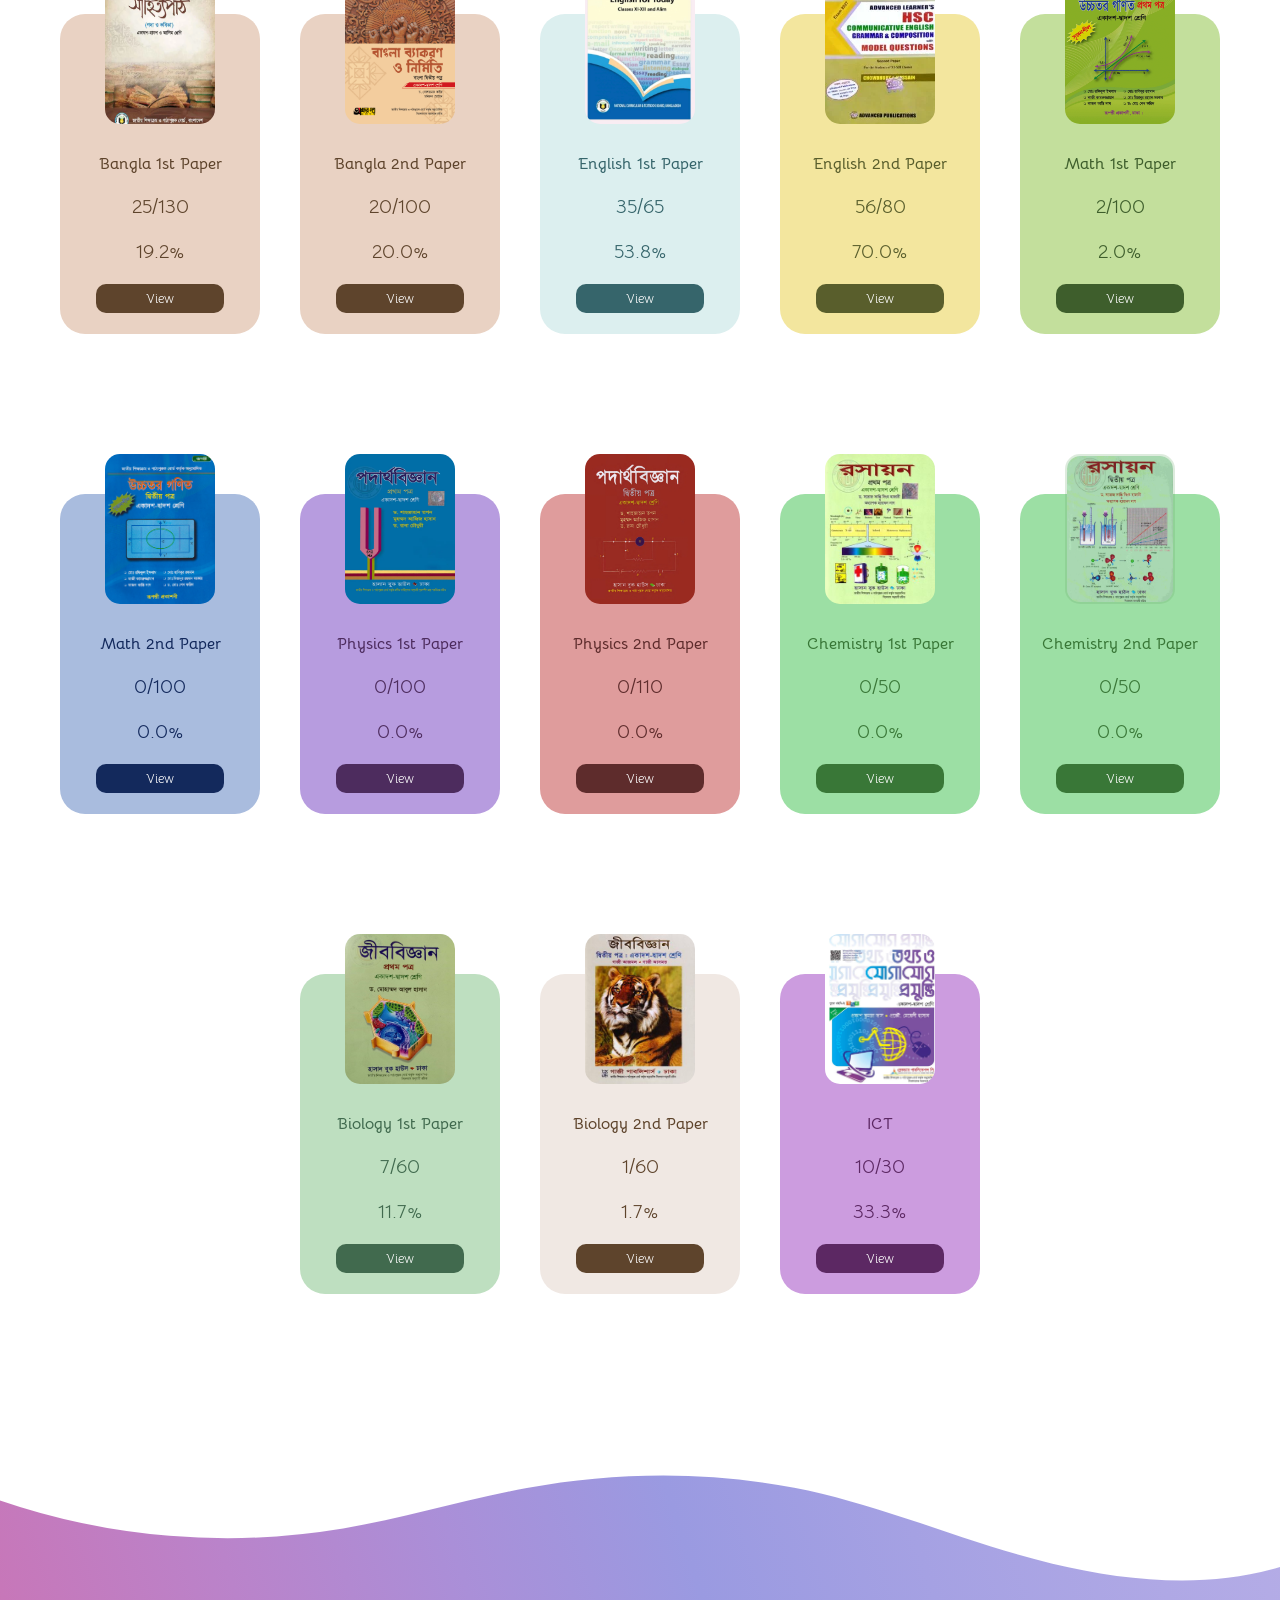
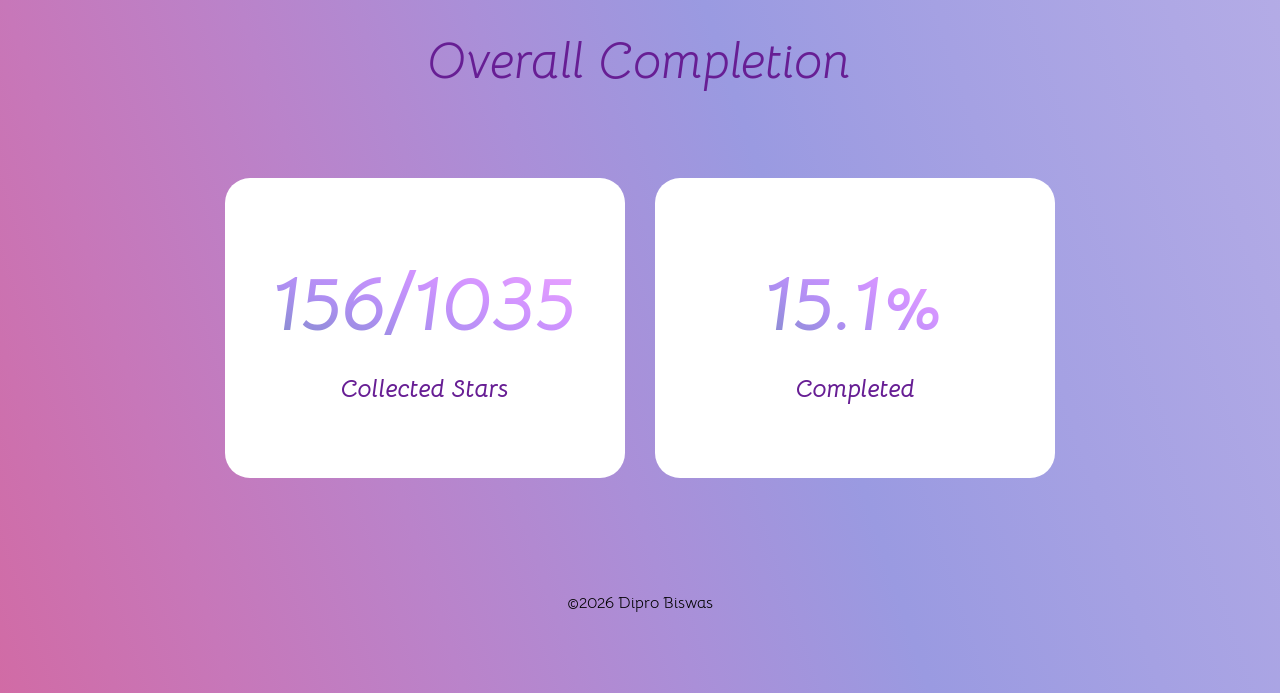
==== commit c109d8e3: "Update index.html" ====
--- a/index.html
+++ b/index.html
@@ -203,7 +203,8 @@
 
 
 
-<script src="script.js"></script>
+<script src="script.js?v=2"></script>
+
 </body>
 
 </html>
--- a/style.css
+++ b/style.css
@@ -619,8 +619,39 @@
   text-align: center;
   color: #000000;
 }
-
-
+.timesleft {
+    background-color: #ebe6e6;
+    padding: 20px;
+  border-radius: 25px;
+  margin: 15px;
+
+  /* display: flex;
+  justify-content: center;
+  align-items: center; */
+  
+}
+.timesleft_heading {
+font-size: 25px;
+}
+  .deadline {
+font-size: 30px;
+}
+.deadline_sideside {
+  display: flex;
+  text-align: center;
+  justify-content: center;
+}
+.ttimesleft_heading {
+  margin-right: 6%;
+  margin-left: 6%;
+  
+}
+.ddeadline {
+  font-size: 80px;
+}
+.ttimesleft_heading {
+  font-size: 25px;
+}
 
 
 
@@ -666,7 +697,9 @@
 .chapter_list {
   margin-left: 30px;
 }
-
+.deadline_sideside {
+  
+}
 }
 
 
@@ -698,52 +731,17 @@
 .subject_page_hero_image {
   height: 350px;
 }
-}
-
-
-
-
-
-
-
-
-
-
-
-
-
-
-
-
-
-
-
-
-
-
-
-
-
-
-
-
-
-
-
-
-
-
-
-
-
-
-
-
-
-
-
-
-
-
-
-
+.timesleft_heading {
+font-size: 20px;
+}
+.ttimesleft_heading {
+font-size: 15px;
+}
+.deadline {
+font-size: 20px;
+}
+
+.ddeadline {
+  font-size: 30px;
+}
+}
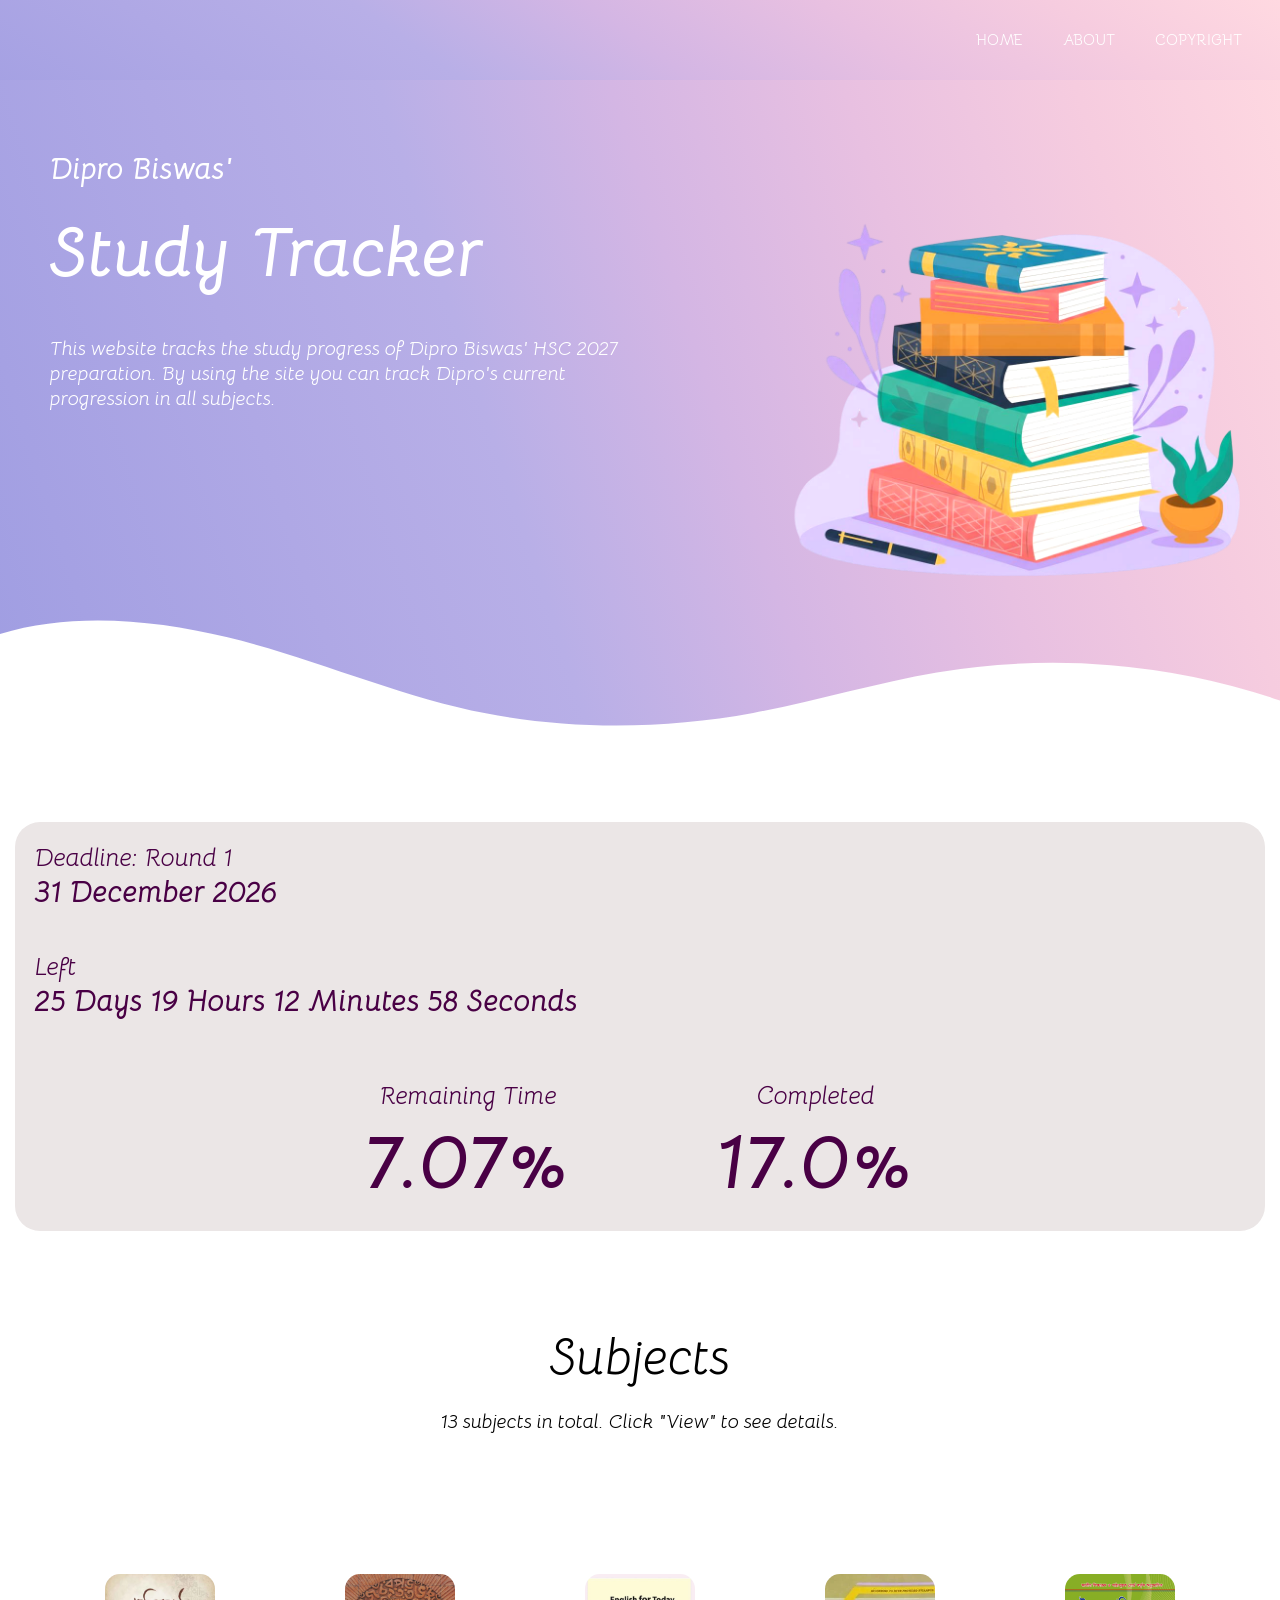
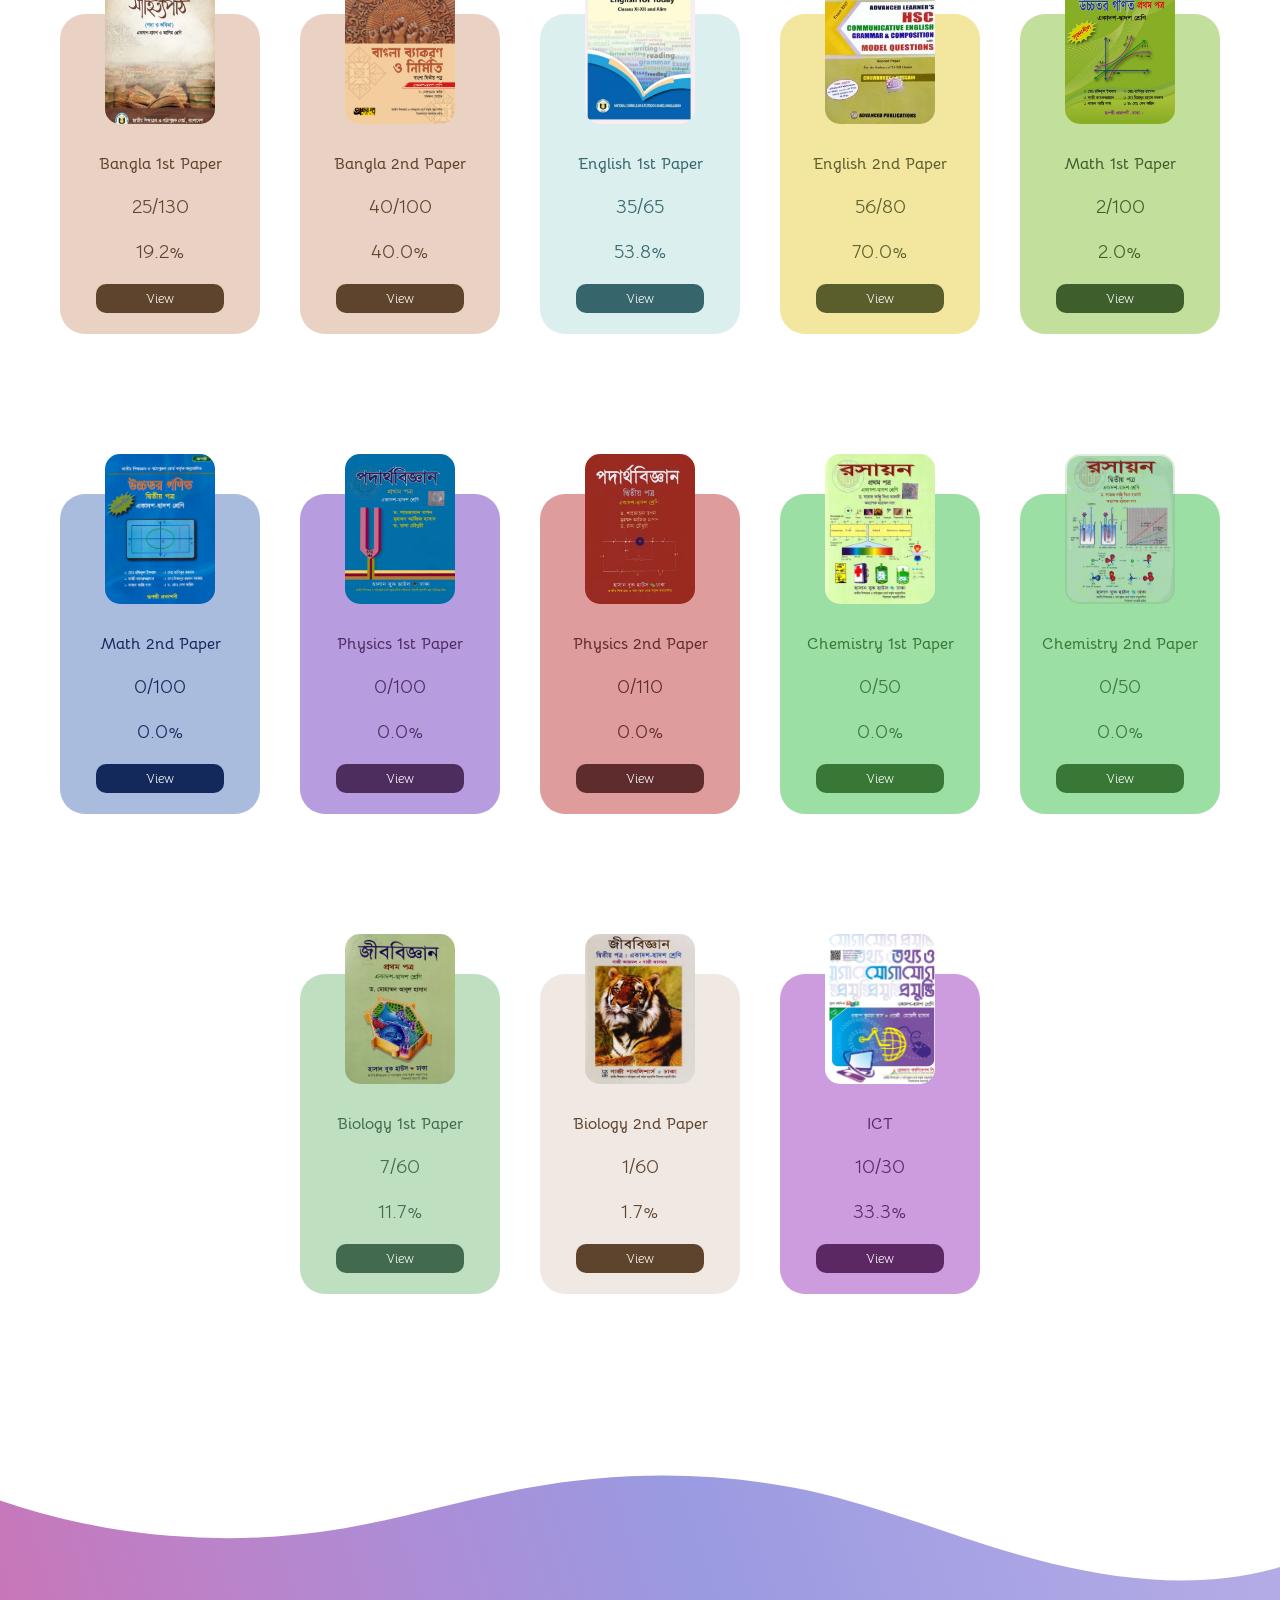
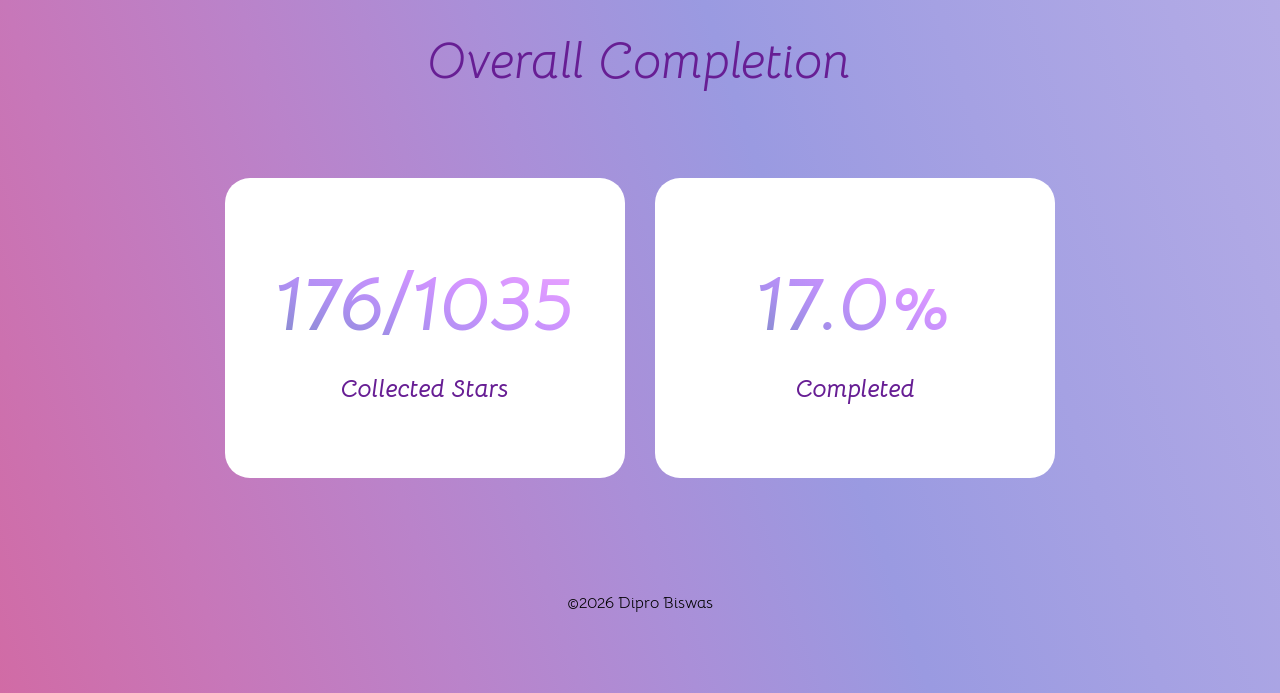
==== commit 9c3e9e51: "Update index.html" ====
--- a/index.html
+++ b/index.html
@@ -203,7 +203,7 @@
 
 
 
-<script src="script.js?v=2"></script>
+<script src="script.js?v=3"></script>
 
 </body>
 
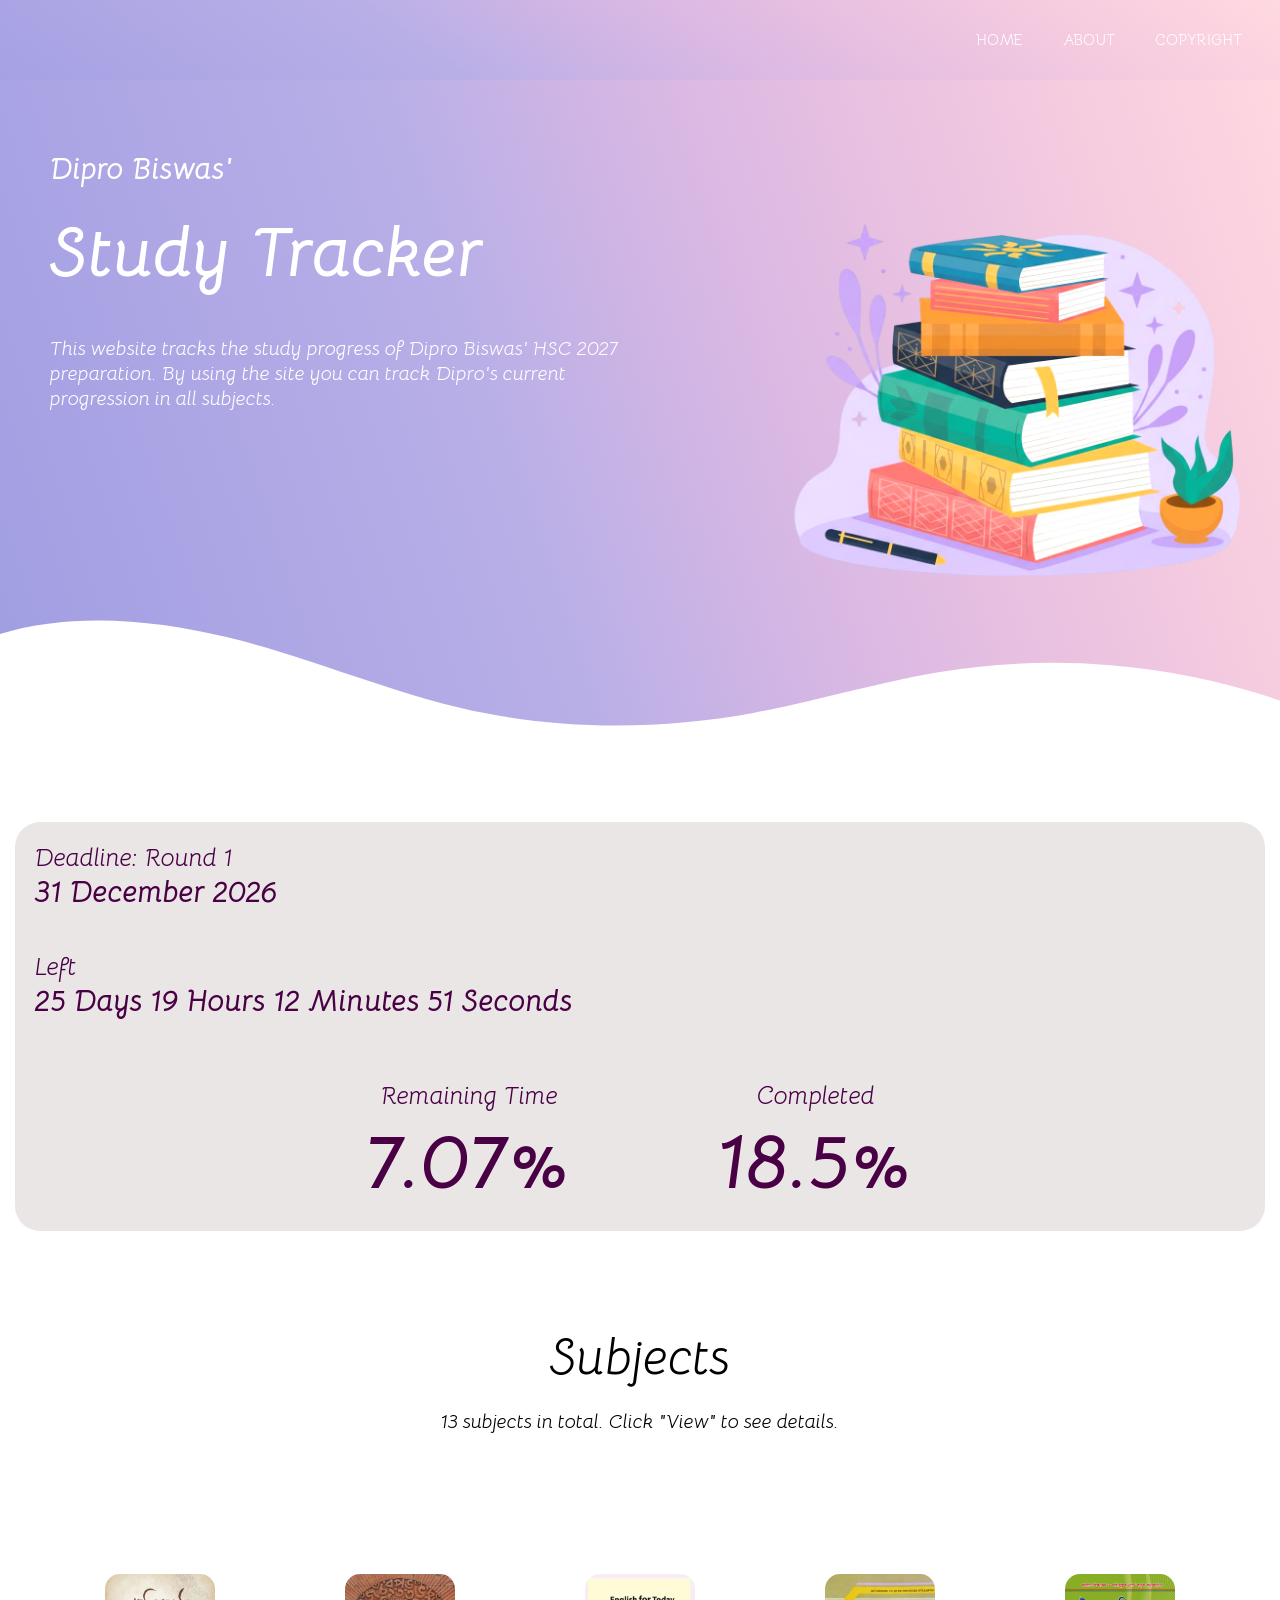
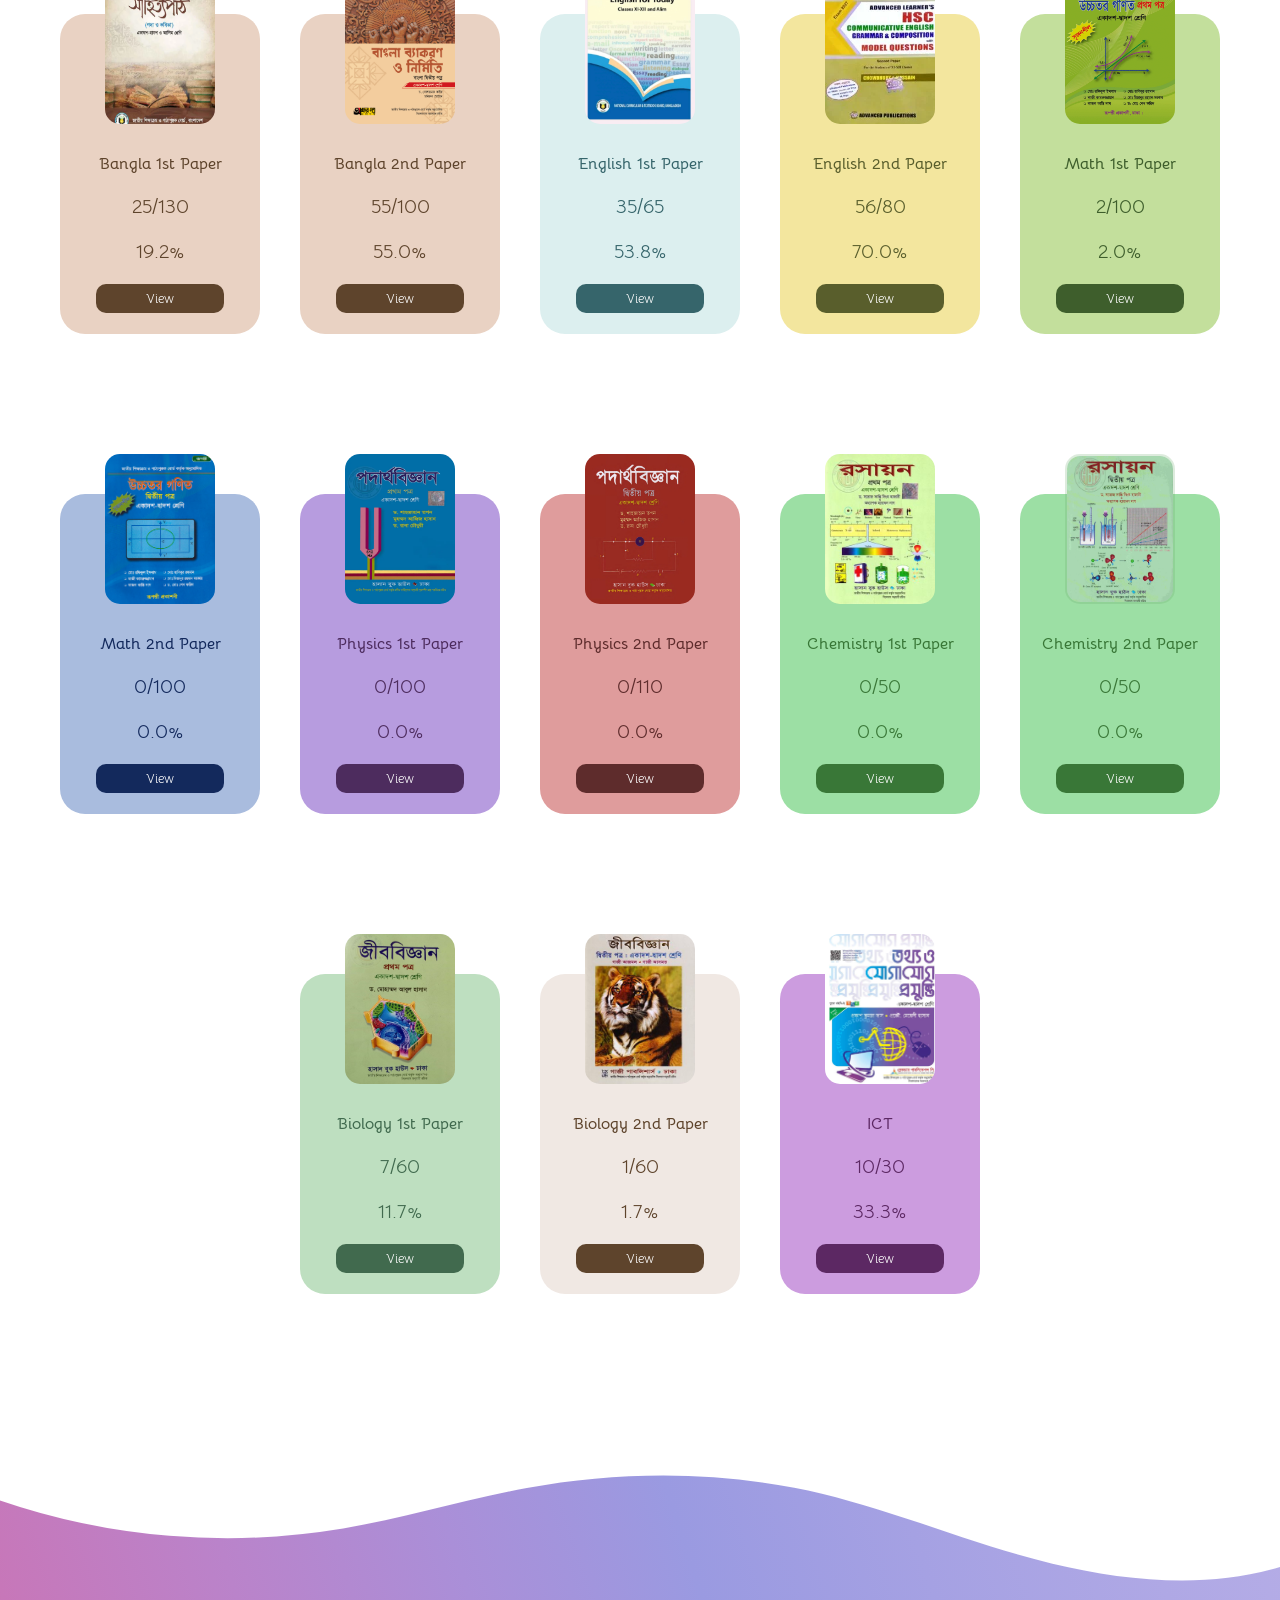
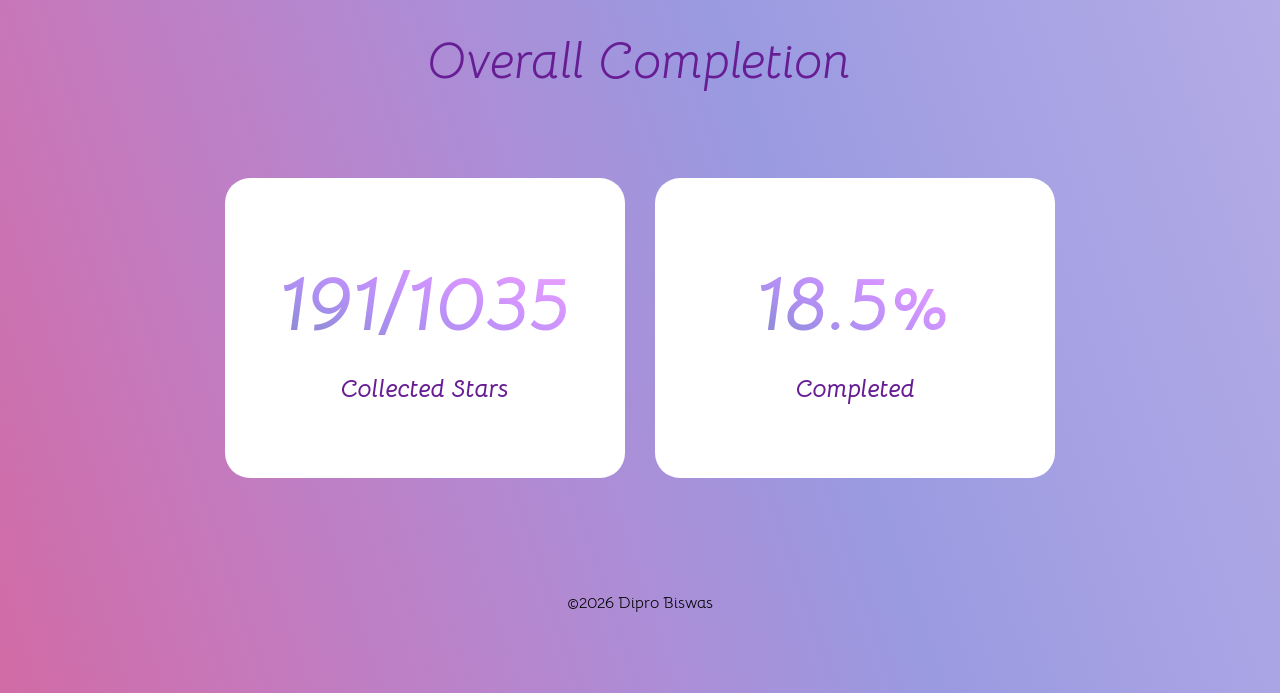
==== commit 06c5a4fa: "Update index.html" ====
--- a/index.html
+++ b/index.html
@@ -203,7 +203,7 @@
 
 
 
-<script src="script.js?v=3"></script>
+<script src="script.js?v=4"></script>
 
 </body>
 
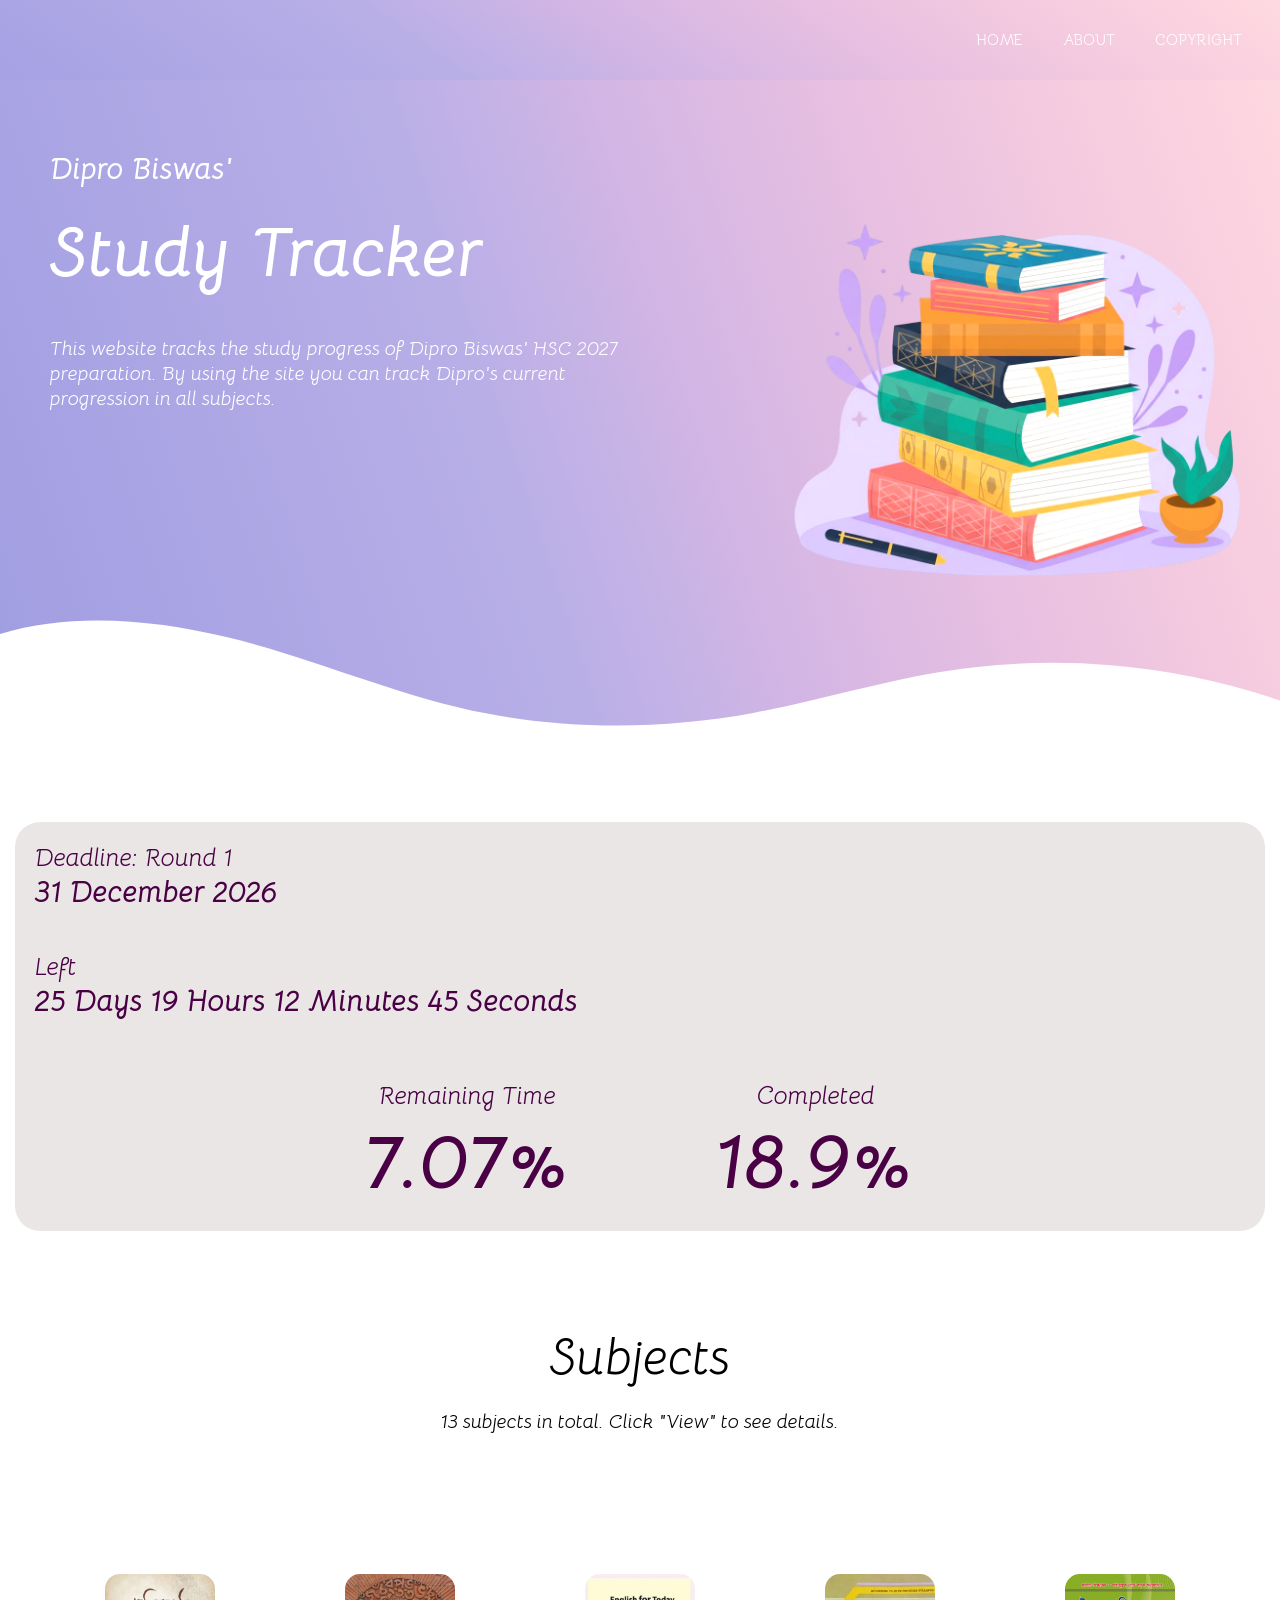
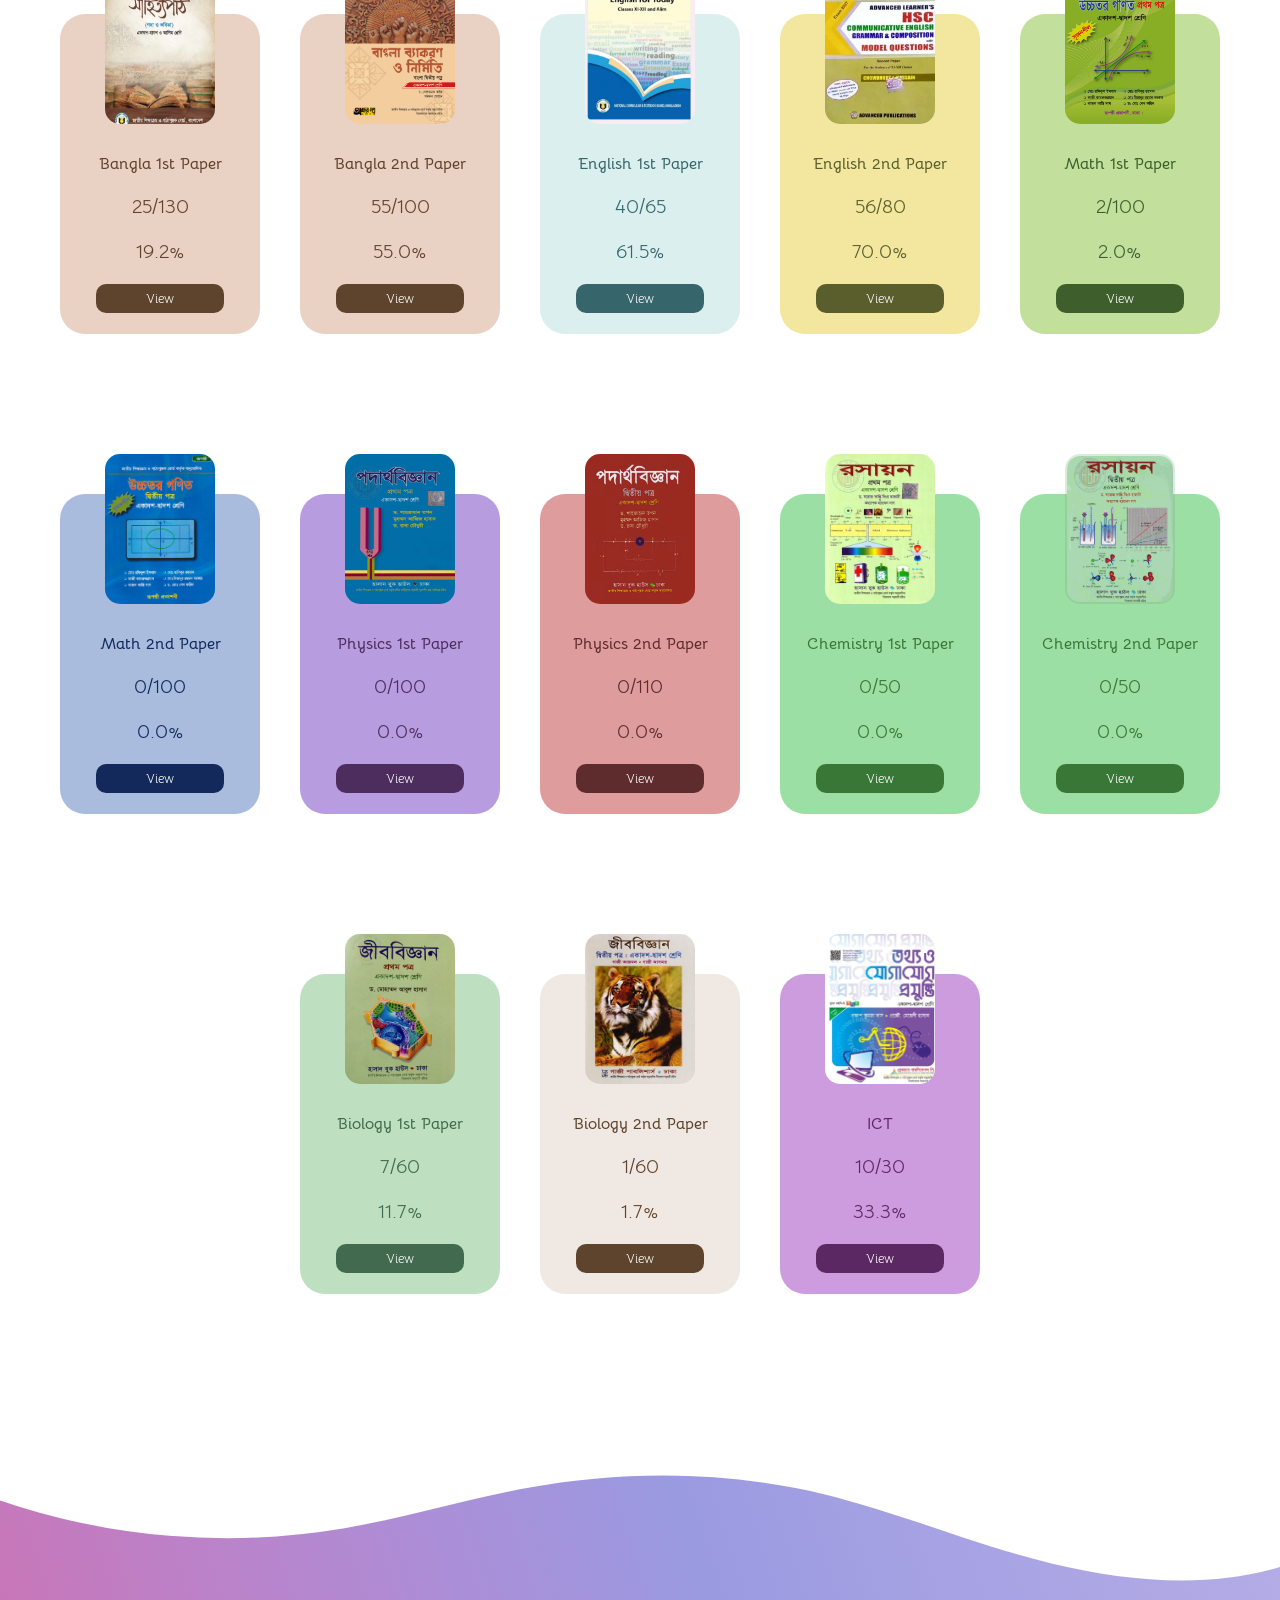
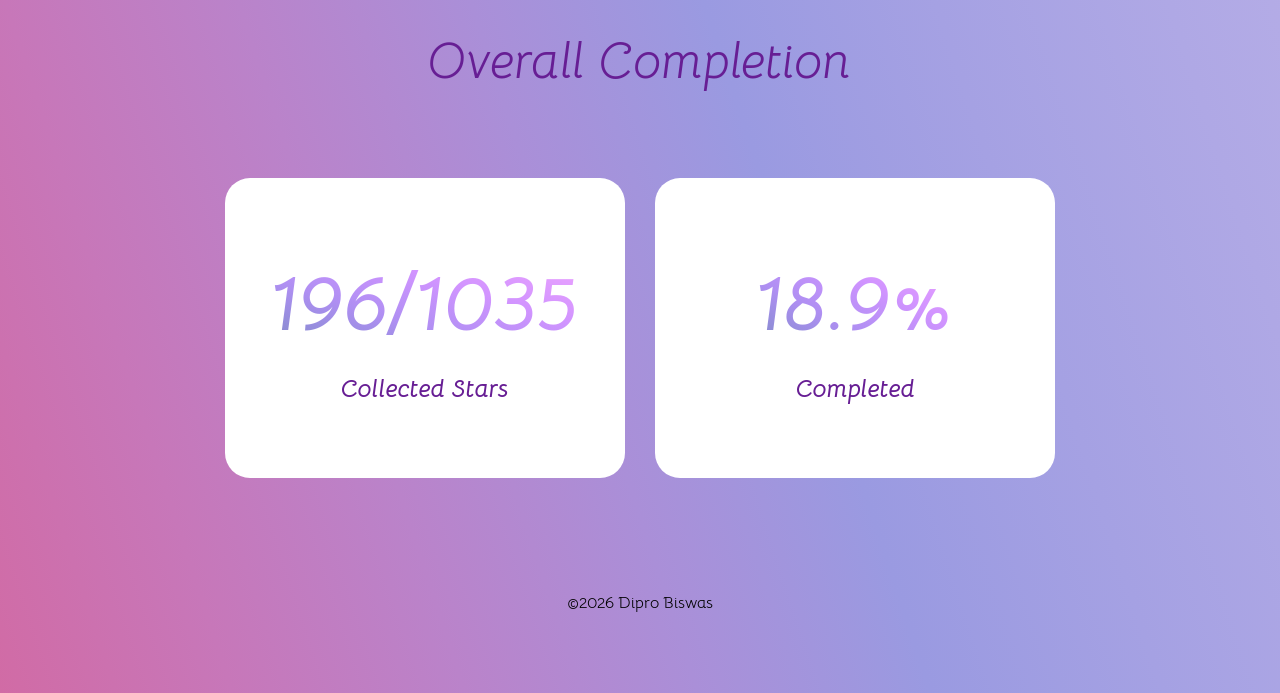
==== commit 51373d96: "Update index.html" ====
--- a/index.html
+++ b/index.html
@@ -203,7 +203,7 @@
 
 
 
-<script src="script.js?v=4"></script>
+<script src="script.js?v=5"></script>
 
 </body>
 
